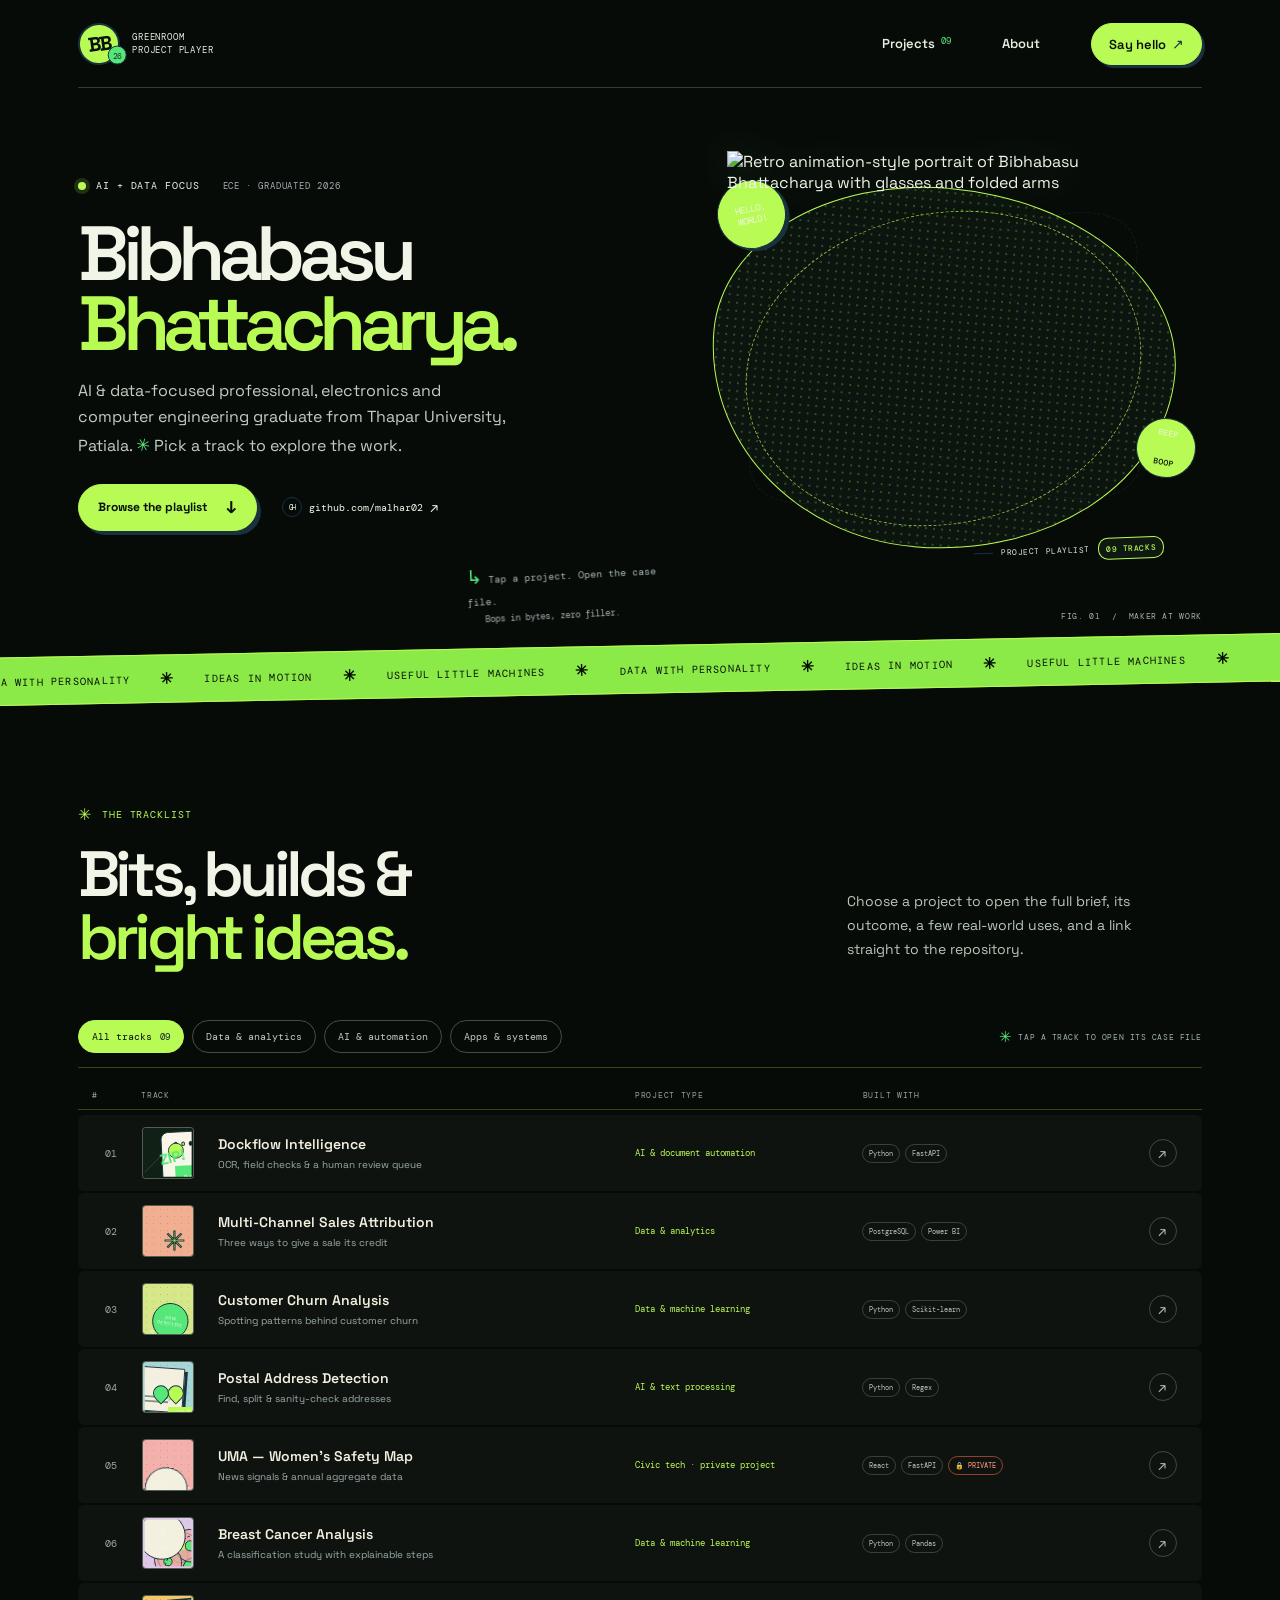
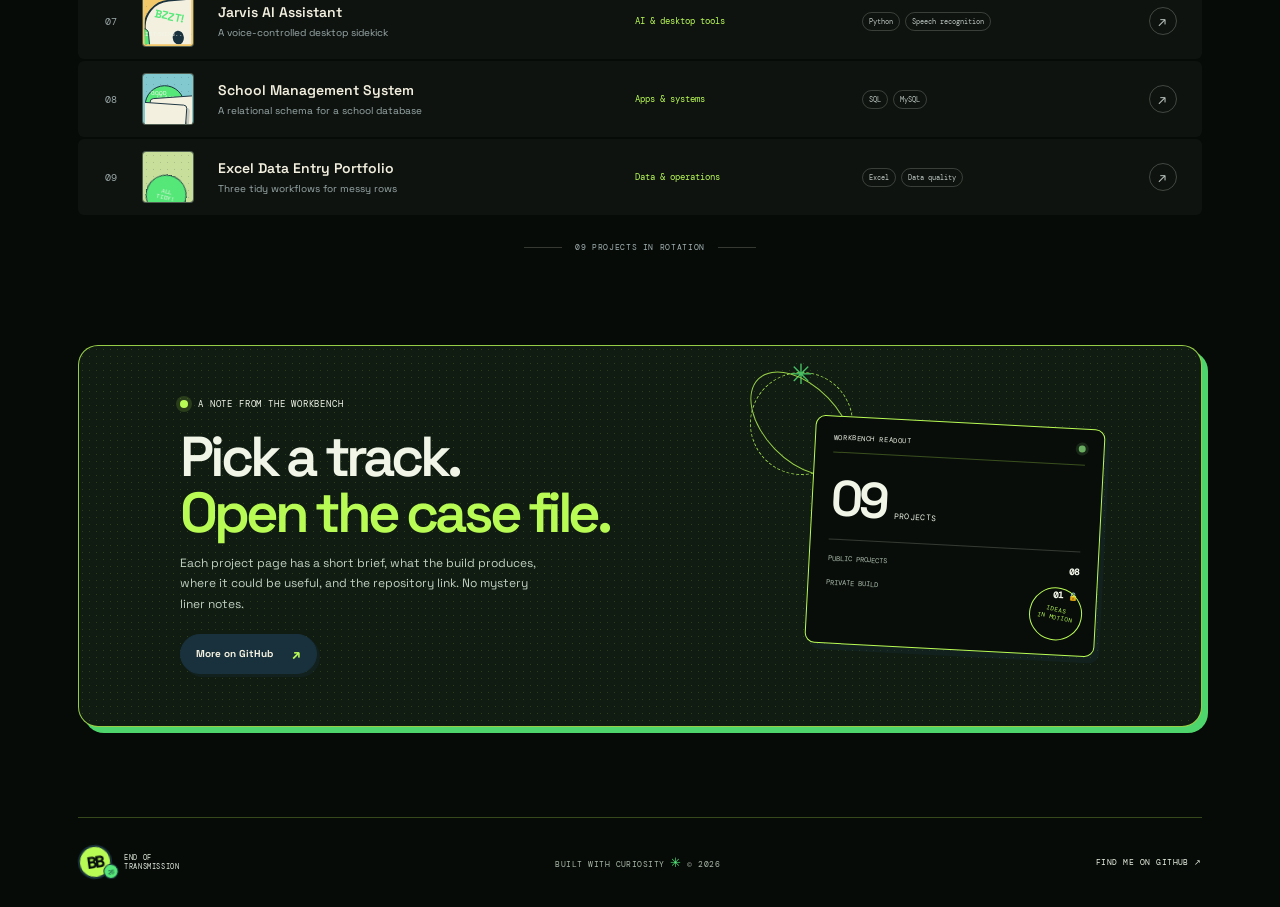
==== index.html @ 01f69dcf "Add retro playlist portfolio site" ====
<!doctype html>
<html lang="en">
  <head>
    <meta charset="utf-8" />
    <meta name="viewport" content="width=device-width, initial-scale=1" />
    <meta name="theme-color" content="#080b08" />
    <meta name="description" content="Bibhabasu Bhattacharya — AI and data-focused professional, Electronics and Computer Engineering graduate from Thapar University, Patiala, class of 2026." />
    <title>Bibhabasu Bhattacharya — Greenroom / Project Playlist</title>
    <link rel="preconnect" href="https://fonts.googleapis.com" />
    <link rel="preconnect" href="https://fonts.gstatic.com" crossorigin />
    <link href="https://fonts.googleapis.com/css2?family=DM+Mono:wght@400;500&family=Space+Grotesk:wght@400;500;600;700&display=swap" rel="stylesheet" />
    <link rel="stylesheet" href="styles.css" />
    <script src="app.js" defer></script>
  </head>
  <body>
    <div class="site-shell">
      <header class="topbar">
        <a class="brand" href="#top" aria-label="Bibhabasu Bhattacharya, back to top">
          <span class="brand-mark">BB<span>26</span></span>
          <span class="brand-caption">GREENROOM<br />PROJECT PLAYER</span>
        </a>
        <nav class="main-nav" aria-label="Main navigation">
          <a href="#projects">Projects <span>09</span></a>
          <a href="#about">About</a>
          <a class="nav-contact" href="https://github.com/malhar02" target="_blank" rel="noreferrer">Say hello <span aria-hidden="true">↗</span></a>
        </nav>
      </header>

      <main id="top">
        <section class="hero" aria-labelledby="hero-title">
          <div class="hero-copy">
          <div class="eyebrow"><span class="live-dot"></span> AI + DATA FOCUS <span class="eyebrow-year">ECE · GRADUATED 2026</span></div>
            <h1 id="hero-title">Bibhabasu<br /><em>Bhattacharya.</em></h1>
            <p class="hero-intro">AI &amp; data-focused professional, electronics and computer engineering graduate from Thapar University, Patiala. <span class="wave" aria-hidden="true">✳</span> Pick a track to explore the work.</p>
            <div class="hero-actions">
              <a class="button button-primary" href="#projects">Browse the playlist <span aria-hidden="true">↓</span></a>
              <a class="text-link" href="https://github.com/malhar02" target="_blank" rel="noreferrer"><span class="github-mark" aria-hidden="true">GH</span> github.com/malhar02 <span aria-hidden="true">↗</span></a>
            </div>
            <div class="hero-note"><span class="note-arrow">↳</span> Tap a project. Open the case file.<br /><span class="note-small">Bops in bytes, zero filler.</span></div>
          </div>

          <div class="hero-art">
            <div class="art-sticker sticker-top">HELLO,<br />WORLD!</div>
            <div class="orbit orbit-one"></div><div class="orbit orbit-two"></div>
            <img class="hero-portrait" src="assets/bibhabasu-retro.png" alt="Retro animation-style portrait of Bibhabasu Bhattacharya with glasses and folded arms" />
            <div class="art-sticker sticker-side">BEEP<br /><span>BOOP</span></div>
            <div class="art-caption"><span class="caption-line"></span> PROJECT PLAYLIST <b>09 TRACKS</b></div>
          </div>
          <div class="hero-index" aria-hidden="true">FIG. 01&nbsp; / &nbsp;MAKER AT WORK</div>
        </section>

        <div class="ticker" aria-label="Data, ideas, experiments, and useful machines">
          <div class="ticker-track"><span>DATA WITH PERSONALITY</span><b>✳</b><span>IDEAS IN MOTION</span><b>✳</b><span>USEFUL LITTLE MACHINES</span><b>✳</b><span>DATA WITH PERSONALITY</span><b>✳</b><span>IDEAS IN MOTION</span><b>✳</b><span>USEFUL LITTLE MACHINES</span><b>✳</b></div>
        </div>

        <section class="projects-section" id="projects" aria-labelledby="projects-title">
          <div class="section-heading">
            <div>
              <div class="eyebrow section-eyebrow"><span class="eyebrow-mark">✳</span> THE TRACKLIST</div>
              <h2 id="projects-title">Bits, builds &amp;<br /><em>bright ideas.</em></h2>
            </div>
            <p class="section-intro">Choose a project to open the full brief, its outcome, a few real-world uses, and a link straight to the repository.</p>
          </div>

          <div class="project-controls">
            <div class="filters" role="group" aria-label="Filter projects">
              <button class="filter-chip is-active" type="button" data-filter="all" aria-pressed="true">All tracks <span>09</span></button>
              <button class="filter-chip" type="button" data-filter="data" aria-pressed="false">Data &amp; analytics</button>
              <button class="filter-chip" type="button" data-filter="ai" aria-pressed="false">AI &amp; automation</button>
              <button class="filter-chip" type="button" data-filter="apps" aria-pressed="false">Apps &amp; systems</button>
            </div>
            <div class="shelf-note"><span class="tiny-sun">✳</span> TAP A TRACK TO OPEN ITS CASE FILE</div>
          </div>
          <div class="playlist-columns" aria-hidden="true"><span>#</span><span>TRACK</span><span>PROJECT TYPE</span><span>BUILT WITH</span><span></span></div>

          <div class="project-grid" id="project-grid" aria-live="polite"></div>
          <div class="empty-state" id="empty-state" hidden>No projects in this corner of the workshop yet.</div>
          <div class="project-count"><span class="count-line"></span><span id="visible-count">09 PROJECTS IN ROTATION</span><span class="count-line"></span></div>
        </section>

        <section class="about-strip" id="about" aria-labelledby="about-title">
          <div class="about-doodle" aria-hidden="true"><span class="doodle-sun">✳</span><span class="doodle-orbit"></span><span class="doodle-dot">●</span></div>
          <div class="about-copy">
            <div class="eyebrow"><span class="live-dot"></span> A NOTE FROM THE WORKBENCH</div>
            <h2 id="about-title">Pick a track.<br /><em>Open the case file.</em></h2>
            <p>Each project page has a short brief, what the build produces, where it could be useful, and the repository link. No mystery liner notes.</p>
            <a class="button button-dark" href="https://github.com/malhar02" target="_blank" rel="noreferrer">More on GitHub <span aria-hidden="true">↗</span></a>
          </div>
          <div class="about-card">
            <div class="about-card-top"><span>WORKBENCH READOUT</span><span class="readout-light"></span></div>
            <div class="readout-number">09<span>PROJECTS</span></div>
            <div class="readout-divider"></div>
            <div class="readout-row"><span>PUBLIC PROJECTS</span><b>08</b></div>
            <div class="readout-row"><span>PRIVATE BUILD</span><b>01 <i>🔒</i></b></div>
            <div class="readout-stamp">IDEAS<br />IN MOTION</div>
          </div>
        </section>
        <section class="detail-page" id="detail-page" hidden aria-live="polite" aria-label="Project details"><div id="detail-content"></div></section>
      </main>

      <footer class="footer">
        <a class="brand footer-brand" href="#top"><span class="brand-mark">BB<span>26</span></span><span class="brand-caption">END OF<br />TRANSMISSION</span></a>
        <span>BUILT WITH CURIOSITY <span class="footer-star">✳</span> © <span id="year">2026</span></span>
        <a class="footer-link" href="https://github.com/malhar02" target="_blank" rel="noreferrer">FIND ME ON GITHUB ↗</a>
      </footer>
    </div>
  </body>
</html>
---- styles.css ----
:root {
  color-scheme: light;
  --paper: #f4f0df;
  --paper-deep: #e8e2cc;
  --ink: #18313d;
  --muted: #647179;
  --coral: #f26248;
  --blue: #7ccbd2;
  --lime: #d1ed76;
  --pink: #f2a8a4;
  --line: rgba(24, 49, 61, .22);
  --display: "Space Grotesk", "Arial Rounded MT Bold", system-ui, sans-serif;
  --mono: "DM Mono", ui-monospace, "Courier New", monospace;
}

* { box-sizing: border-box; }
html { scroll-behavior: smooth; }
body { margin: 0; background: var(--paper); color: var(--ink); font-family: var(--display); }
body::before { position: fixed; inset: 0; z-index: -1; pointer-events: none; content: ""; opacity: .26; background-image: radial-gradient(rgba(24,49,61,.14) .55px, transparent .7px); background-size: 5px 5px; }
a { color: inherit; text-decoration: none; }
button { font: inherit; }
::selection { color: var(--ink); background: var(--lime); }
.site-shell { width: min(1440px, 100%); margin: 0 auto; padding: 0 6.1%; overflow: hidden; }
.topbar { height: 88px; display: flex; align-items: center; justify-content: space-between; border-bottom: 1px solid var(--line); }
.brand { display: flex; align-items: center; gap: 12px; }
.brand-mark { position: relative; display: grid; place-items: center; width: 42px; height: 42px; border: 2px solid var(--ink); border-radius: 50%; background: var(--lime); font-size: 20px; font-weight: 700; letter-spacing: -2px; transform: rotate(-8deg); }
.brand-mark span { position: absolute; right: -7px; bottom: -4px; width: 19px; height: 19px; border: 1.5px solid var(--ink); border-radius: 50%; display: grid; place-items: center; background: var(--coral); color: var(--ink); font: 8px var(--mono); letter-spacing: -1px; transform: rotate(8deg); }
.brand-caption { font: 9px/1.35 var(--mono); letter-spacing: .09em; }
.main-nav { display: flex; align-items: center; gap: clamp(22px, 4vw, 56px); font-size: 13px; font-weight: 600; }
.main-nav a { transition: opacity .2s ease; }
.main-nav a:hover { opacity: .64; }
.main-nav a span { margin-left: 3px; color: var(--coral); font: 9px var(--mono); vertical-align: top; }
.main-nav .nav-contact { padding: 11px 17px; border: 1.5px solid var(--ink); border-radius: 50px; background: var(--lime); box-shadow: 3px 3px 0 var(--ink); }
.main-nav .nav-contact span { color: var(--ink); font-size: 14px; vertical-align: baseline; }

.hero { position: relative; min-height: 558px; display: grid; grid-template-columns: 1.05fr .95fr; align-items: center; padding: 54px 0 73px; }
.hero-copy { position: relative; z-index: 2; padding: 0 0 5px; }
.eyebrow { display: flex; align-items: center; gap: 10px; font: 10px var(--mono); letter-spacing: .09em; }
.live-dot { width: 8px; height: 8px; border-radius: 50%; background: var(--coral); box-shadow: 0 0 0 4px rgba(242,98,72,.15); }
.eyebrow-year { margin-left: 13px; color: var(--muted); font-size: 9px; }
h1, h2, h3, p { margin-top: 0; }
.hero h1 { margin: 27px 0 19px; font-size: clamp(56px, 7.2vw, 100px); line-height: .91; letter-spacing: -.085em; font-weight: 600; }
.hero h1 em, .section-heading h2 em, .about-copy h2 em { color: var(--coral); font-style: normal; }
.hero-intro { width: min(435px, 90%); margin-bottom: 25px; color: #425660; font-size: 16px; line-height: 1.65; }
.hero-intro strong { color: var(--ink); }
.wave { display: inline-block; color: var(--coral); font-size: 17px; transform: rotate(14deg); }
.hero-actions { display: flex; align-items: center; flex-wrap: wrap; gap: 25px; }
.button { display: inline-flex; align-items: center; gap: 19px; min-height: 47px; padding: 0 19px; border: 1.5px solid var(--ink); border-radius: 28px; font-size: 12px; font-weight: 700; transition: transform .2s ease, box-shadow .2s ease; }
.button:hover { transform: translate(2px, 2px); box-shadow: none; }
.button-primary { background: var(--coral); box-shadow: 4px 4px 0 var(--ink); }
.button-primary span { font-size: 17px; }
.text-link { display: inline-flex; align-items: center; gap: 7px; font: 10px var(--mono); }
.text-link > span:last-child { font: 14px var(--display); }
.github-mark { display: inline-grid; place-items: center; width: 20px; height: 20px; border: 1px solid var(--ink); border-radius: 50%; font-size: 7px; letter-spacing: -.08em; }
.hero-note { position: absolute; left: min(66%, 435px); bottom: -88px; color: var(--muted); font: 10px/1.7 var(--mono); transform: rotate(-3deg); }
.note-arrow { color: var(--coral); font-size: 19px; }
.note-small { padding-left: 17px; font-size: 9px; }
.hero-art { position: relative; height: 415px; min-width: 0; display: grid; place-items: center; margin: 1px -5% 0 1%; isolation: isolate; }
.hero-art::before { position: absolute; inset: 9% 7% 4%; z-index: -2; content: ""; border: 1.5px solid var(--ink); border-radius: 48% 52% 53% 47% / 45% 46% 54% 55%; background-color: var(--blue); background-image: radial-gradient(rgba(24,49,61,.17) .8px, transparent 1px); background-size: 8px 8px; transform: rotate(5deg); }
.hero-art::after { position: absolute; inset: 15% 13% 10%; z-index: -1; content: ""; border: 1px dashed rgba(24,49,61,.38); border-radius: 50%; transform: rotate(-12deg); }
.hero-bot { width: min(84%, 360px); height: auto; overflow: visible; filter: drop-shadow(7px 8px 0 rgba(24,49,61,.13)); animation: bot-float 4s ease-in-out infinite; }
.bot-shadow { fill: rgba(24,49,61,.16); }
.antenna, .ear, .arm, .bot-foot { fill: var(--coral); stroke: var(--ink); stroke-width: 4; stroke-linecap: round; stroke-linejoin: round; }
.antenna-cap { fill: var(--lime); stroke: var(--ink); stroke-width: 4; }
.bot-body { fill: #f4f0df; stroke: var(--ink); stroke-width: 5; stroke-linejoin: round; }
.screen { fill: var(--lime); stroke: var(--ink); stroke-width: 4; }
.eye { fill: var(--ink); }
.smile, .cheek { fill: none; stroke: var(--ink); stroke-width: 4; stroke-linecap: round; }
.cheek { stroke: var(--coral); stroke-width: 5; }
.chest-panel { fill: var(--blue); stroke: var(--ink); stroke-width: 3; }
.chest-light { stroke: var(--ink); stroke-width: 2; }.light-pink { fill: var(--pink); }.light-blue { fill: var(--coral); }.light-lime { fill: var(--lime); }
.chest-line { stroke: var(--ink); stroke-width: 3; stroke-linecap: round; }.spark { fill: var(--lime); stroke: var(--ink); stroke-width: 3; stroke-linejoin: round; }.tiny-spark { fill: var(--coral); stroke: var(--ink); stroke-width: 2; }
.art-sticker { position: absolute; display: grid; place-items: center; border: 1.5px solid var(--ink); border-radius: 50%; text-align: center; font: 9px/1.15 var(--mono); }
.sticker-top { top: 7%; left: 8%; width: 69px; height: 69px; background: var(--coral); transform: rotate(-13deg); box-shadow: 3px 3px 0 var(--ink); }
.sticker-side { right: 3%; bottom: 21%; width: 60px; height: 60px; background: var(--lime); font-size: 8px; transform: rotate(10deg); }
.sticker-side span { color: var(--coral); font-weight: 500; }
.orbit { position: absolute; z-index: -1; width: 84%; height: 42%; border: 1px dashed var(--ink); border-radius: 50%; opacity: .5; }
.orbit-one { transform: rotate(32deg); }.orbit-two { transform: rotate(-34deg); }
.art-caption { position: absolute; right: 9%; bottom: 1%; display: flex; align-items: center; gap: 8px; font: 8px var(--mono); letter-spacing: .07em; transform: rotate(-2deg); }
.art-caption b { padding: 5px 7px; border: 1px solid var(--ink); border-radius: 10px; background: var(--paper); font-weight: 500; }
.caption-line { width: 19px; height: 1px; background: var(--ink); }
.hero-index { position: absolute; right: 0; bottom: 25px; color: var(--muted); font: 8px var(--mono); letter-spacing: .08em; }

.ticker { position: relative; margin: 0 -7.1%; overflow: hidden; border-top: 1.5px solid var(--ink); border-bottom: 1.5px solid var(--ink); background: var(--lime); transform: rotate(-1.1deg) scale(1.03); }
.ticker-track { width: max-content; display: flex; align-items: center; gap: 29px; padding: 13px 0 12px; animation: marquee 32s linear infinite; font: 10px var(--mono); letter-spacing: .1em; }
.ticker-track b { color: var(--coral); font-size: 15px; }
.projects-section { padding: 122px 0 81px; }
.section-heading { display: flex; align-items: flex-end; justify-content: space-between; gap: 40px; margin-bottom: 52px; }
.section-eyebrow { color: var(--coral); }
.eyebrow-mark { font-size: 16px; }
.section-heading h2, .about-copy h2 { margin: 18px 0 0; font-size: clamp(42px, 5vw, 67px); line-height: .98; letter-spacing: -.075em; font-weight: 600; }
.section-intro { width: min(310px, 38%); margin: 0 4% 7px 0; color: #52636a; font-size: 14px; line-height: 1.7; }
.project-controls { display: flex; justify-content: space-between; align-items: center; gap: 20px; margin-bottom: 22px; padding-bottom: 14px; border-bottom: 1px solid var(--line); }
.filters { display: flex; align-items: center; gap: 8px; flex-wrap: wrap; }
.filter-chip { display: inline-flex; align-items: center; gap: 8px; padding: 9px 13px; border: 1px solid var(--line); border-radius: 30px; background: transparent; color: #52636a; cursor: pointer; font: 10px var(--mono); transition: color .2s ease, background .2s ease, border .2s ease, transform .2s ease; }
.filter-chip:hover { transform: translateY(-2px); border-color: var(--ink); color: var(--ink); }
.filter-chip.is-active { border-color: var(--ink); background: var(--ink); color: var(--paper); }
.filter-chip span { color: var(--lime); font-size: 9px; }
.shelf-note { display: flex; align-items: center; gap: 6px; color: var(--muted); white-space: nowrap; font: 8px var(--mono); letter-spacing: .07em; }
.tiny-sun { color: var(--coral); font-size: 15px; }
.project-grid { display: grid; grid-template-columns: repeat(3, minmax(0, 1fr)); gap: 17px; align-items: stretch; }
.project-card { min-width: 0; animation: card-in .38s both; animation-delay: calc(var(--card-order) * 35ms); }
.project-card-featured { grid-column: span 2; }
.card-link { height: 100%; min-height: 100%; display: flex; flex-direction: column; overflow: hidden; border: 1.5px solid var(--ink); border-radius: 15px; background: #fbf8eb; box-shadow: 4px 4px 0 var(--ink); transition: transform .22s ease, box-shadow .22s ease; }
.card-link:hover { transform: translate(3px, 3px) rotate(-.35deg); box-shadow: 1px 1px 0 var(--ink); }
.card-link:focus-visible, .button:focus-visible, .filter-chip:focus-visible, a:focus-visible { outline: 3px solid var(--coral); outline-offset: 4px; }
.card-art { position: relative; height: 195px; flex: 0 0 195px; overflow: hidden; border-bottom: 1.5px solid var(--ink); background-color: var(--blue); background-image: radial-gradient(rgba(24,49,61,.18) .75px, transparent .9px); background-size: 7px 7px; }
.project-card-featured .card-art { height: 231px; flex-basis: 231px; }
.art-attribution { background-color: #f1ae91; }.art-churn { background-color: #d6e78a; }.art-address { background-color: #a7d6d7; }.art-uma { background-color: #f4b0ab; }.art-cancer { background-color: #dfc7e8; }.art-jarvis { background-color: #f3c86b; }.art-school { background-color: #82c9cf; }.art-excel { background-color: #c7df9b; }
.card-stamp { position: absolute; z-index: 3; top: 12px; left: 12px; padding: 6px 8px 5px; border: 1px solid var(--ink); border-radius: 2px; background: var(--paper); font: 7px var(--mono); letter-spacing: .08em; transform: rotate(-3deg); }
.access-badge { position: absolute; z-index: 4; top: 12px; right: 12px; display: flex; gap: 5px; align-items: center; padding: 6px 8px; border: 1px solid var(--ink); border-radius: 2px; background: var(--coral); font: 7px var(--mono); letter-spacing: .06em; }
.access-badge span { font-size: 8px; }
.card-copy { display: flex; flex: 1; flex-direction: column; padding: 16px 17px 17px; }
.card-kicker { display: flex; justify-content: space-between; align-items: center; color: #738086; font: 8px var(--mono); letter-spacing: .08em; }
.card-arrow { display: grid; place-items: center; width: 24px; height: 24px; margin-top: -7px; border: 1px solid var(--line); border-radius: 50%; color: var(--ink); font: 14px var(--display); transition: transform .2s ease, background .2s ease; }
.card-link:hover .card-arrow { transform: rotate(45deg); background: var(--lime); }
.card-copy h3 { max-width: 93%; margin: 12px 0 8px; font-size: 20px; line-height: 1.04; letter-spacing: -.05em; font-weight: 600; }
.project-card-featured .card-copy h3 { font-size: 24px; }
.card-copy p { max-width: 460px; margin-bottom: 15px; color: #58676c; font-size: 11px; line-height: 1.55; }
.tag-list { display: flex; gap: 5px; flex-wrap: wrap; margin-top: auto; }
.tag { padding: 5px 7px 4px; border: 1px solid rgba(24,49,61,.23); border-radius: 20px; color: #46575d; font: 7px var(--mono); letter-spacing: .01em; }
.project-card-featured .card-link { flex-direction: row; }
.project-card-featured .card-art { width: 52%; height: auto; flex-basis: 52%; border-right: 1.5px solid var(--ink); border-bottom: 0; }
.project-card-featured .card-copy { justify-content: center; padding: 25px 25px 23px; }
.project-card-featured .card-copy p { font-size: 12px; }

/* Tiny code-drawn cover illustrations */
.art-board { position: absolute; inset: 0; overflow: hidden; }
.dock-board { display: grid; place-items: center; background: linear-gradient(135deg, transparent 45%, rgba(255,255,255,.14) 45% 46%, transparent 46%); }
.mini-window { width: 73%; padding: 0 13px 12px; border: 1.5px solid var(--ink); border-radius: 8px; background: #f9f6e9; box-shadow: 5px 5px 0 rgba(24,49,61,.2); transform: rotate(-3deg); }
.window-top { display: flex; align-items: center; gap: 4px; height: 25px; border-bottom: 1px solid var(--line); color: #617079; font: 6px var(--mono); }
.window-top i { width: 5px; height: 5px; border: 1px solid var(--ink); border-radius: 50%; background: var(--coral); }.window-top i:nth-child(2) { background: var(--lime); }.window-top i:nth-child(3) { background: var(--blue); }.window-top span { margin-left: 6px; }
.paper-row { display: grid; grid-template-columns: 33px 1fr 29px; align-items: center; gap: 8px; margin: 11px 0 8px; font: 7px var(--mono); }.paper-row b { display: grid; place-items: center; height: 28px; background: var(--coral); font-size: 8px; }.paper-row strong { padding: 5px 3px; border-radius: 10px; background: var(--lime); text-align: center; font-size: 7px; }
.paper-lines { display: grid; gap: 5px; padding: 0 41px 0 42px; }.paper-lines i { height: 3px; border-radius: 3px; background: #c4c9bd; }.paper-lines i:nth-child(2) { width: 73%; }.paper-lines i:nth-child(3) { width: 86%; }
.mini-status { display: flex; justify-content: space-between; margin: 12px 1px 0; font: 6px var(--mono); }.mini-status span:first-child { color: #41856f; }.mini-status span:last-child { color: #bb6048; }
.art-orbit-dot { position: absolute; right: 16%; top: 28%; width: 17px; height: 17px; border: 1px solid var(--ink); border-radius: 50%; background: var(--lime); }.art-scribble { position: absolute; right: 13%; bottom: 20%; color: var(--coral); font-size: 16px; font-weight: 700; transform: rotate(-14deg); }
.attr-board { padding: 48px 9% 24px; }.art-label { font: 9px var(--mono); letter-spacing: .08em; }.path-line { display: flex; align-items: center; gap: 7px; margin: 16px 0 19px; }.path-line i { display: grid; place-items: center; width: 32px; height: 32px; border: 1.5px solid var(--ink); border-radius: 50%; background: var(--paper); font: 7px var(--mono); font-style: normal; }.path-line i:last-child { background: var(--lime); }.path-line b { width: 29px; height: 1px; border-top: 1px dashed var(--ink); }
.bar-chart { height: 54px; display: flex; align-items: flex-end; gap: 7px; padding: 0 3px; border-bottom: 1px solid var(--ink); }.bar-chart i { width: 14%; height: var(--bar); border: 1px solid var(--ink); border-bottom: 0; border-radius: 4px 4px 0 0; background: var(--coral); }.bar-chart i:nth-child(2n) { background: var(--lime); }.chart-note { display: inline-block; margin-top: 8px; font: 6px var(--mono); }.art-spark { position: absolute; top: 24%; right: 12%; color: var(--lime); font-size: 28px; -webkit-text-stroke: 1px var(--ink); }
.churn-board { padding: 45px 12% 20px; }.chart-head, .chart-foot { display: flex; justify-content: space-between; align-items: center; font: 8px var(--mono); }.chart-head b { color: #5d883e; font: 17px var(--display); }.line-chart { margin: 16px 0 7px; border-bottom: 1px solid var(--ink); }.line-chart svg { display: block; width: 100%; overflow: visible; }.line-chart path:first-child { fill: none; stroke: var(--ink); stroke-width: 3; }.line-chart .chart-fill { fill: rgba(242,98,72,.22); stroke: none; }.chart-foot { color: #4b5d61; font-size: 6px; }.chart-foot b { color: var(--coral); }.art-sticker-mini { position: absolute; top: 27%; right: 7%; display: grid; place-items: center; width: 39px; height: 39px; border: 1px solid var(--ink); border-radius: 50%; background: var(--coral); text-align: center; font: 5px/1.1 var(--mono); transform: rotate(10deg); }
.address-board { padding: 43px 12% 18px; }.address-head { font: 7px var(--mono); letter-spacing: .1em; line-height: 1.4; }.address-head b { font-size: 15px; letter-spacing: -.02em; }.pin-route { position: absolute; top: 38%; left: 17%; width: 66%; display: flex; align-items: center; }.pin-route i { flex: 1; height: 2px; border-top: 2px dashed var(--ink); transform: rotate(-8deg); }.pin { position: relative; z-index: 1; width: 17px; height: 17px; border: 1.5px solid var(--ink); border-radius: 50% 50% 50% 0; background: var(--coral); transform: rotate(-45deg); }.pin-two { background: var(--lime); }.address-slip { position: absolute; bottom: 17%; right: 16%; width: 61px; height: 48px; padding: 6px; border: 1px solid var(--ink); background: var(--paper); box-shadow: 3px 3px 0 var(--ink); transform: rotate(4deg); }.address-slip span { font: 11px var(--mono); }.address-slip i { display: block; width: 80%; height: 2px; margin-top: 3px; background: #84928c; }.address-slip b { position: absolute; right: -14px; bottom: -7px; padding: 3px; background: var(--lime); font: 5px var(--mono); transform: rotate(-5deg); }.address-glint { position: absolute; top: 30%; right: 16%; color: var(--coral); font-size: 24px; }
.uma-board { padding: 45px 13% 17px; }.uma-title { display: flex; align-items: center; justify-content: space-between; font-size: 14px; font-weight: 700; }.uma-title span { font: 6px var(--mono); letter-spacing: .05em; }.tile-map { width: 114px; height: 82px; display: grid; grid-template-columns: repeat(6,1fr); gap: 3px; margin: 12px auto 8px; transform: rotate(-5deg); }.tile-map i { border: 1px solid var(--ink); border-radius: 4px; background: var(--lime); transform: rotate(45deg) scale(.81); }.tile-map i:nth-child(3n) { background: var(--coral); }.tile-map i:nth-child(4n) { background: var(--blue); }.tile-map i:nth-child(1),.tile-map i:nth-child(2),.tile-map i:nth-child(5),.tile-map i:nth-child(8),.tile-map i:nth-child(14),.tile-map i:nth-child(18) { opacity: 0; }.uma-foot { display: flex; justify-content: space-between; font: 5px var(--mono); }.lock-stamp { position: absolute; right: 9%; top: 43%; display: grid; place-items: center; width: 46px; height: 46px; border: 1px solid var(--ink); border-radius: 50%; background: var(--paper); text-align: center; font: 6px/1.2 var(--mono); transform: rotate(12deg); }
.cancer-board { background-image: radial-gradient(rgba(24,49,61,.12) .7px, transparent .8px), radial-gradient(ellipse at 55% 55%, rgba(242,168,164,.38), transparent 58%); }.cell-cell { position: absolute; width: 50px; height: 50px; border: 1.5px solid var(--ink); border-radius: 48% 52% 42% 58%; background: rgba(242,168,164,.65); }.cell-cell::after { position: absolute; inset: 15px; content: ""; border: 1px solid var(--ink); border-radius: 50%; background: var(--coral); }.cell-a { left: 25%; top: 26%; transform: rotate(-18deg); }.cell-b { left: 47%; top: 47%; width: 61px; height: 61px; transform: rotate(27deg); }.cell-c { left: 61%; top: 19%; width: 36px; height: 36px; }.cell-c::after { inset: 11px; }.cell-d { left: 20%; top: 59%; width: 30px; height: 30px; }.cell-d::after { inset: 9px; }.scan-ring { position: absolute; top: 23%; left: 40%; width: 100px; height: 100px; border: 1px dashed var(--ink); border-radius: 50%; }.scan-label { position: absolute; top: 15%; right: 14%; padding: 4px; background: var(--lime); font: 6px var(--mono); }.scan-badge { position: absolute; right: 12%; bottom: 14%; width: 51px; height: 51px; display: grid; place-content: center; border: 1px solid var(--ink); border-radius: 50%; background: var(--paper); text-align: center; font: 5px/1.1 var(--mono); transform: rotate(7deg); }.scan-badge b { font-size: 13px; }
.jarvis-board { display: grid; place-items: center; }.robot-head { position: relative; width: 103px; height: 83px; display: flex; justify-content: center; align-items: center; gap: 20px; border: 2px solid var(--ink); border-radius: 29px 29px 22px 22px; background: var(--paper); box-shadow: 5px 6px 0 rgba(24,49,61,.18); transform: rotate(-5deg); }.robot-head::before { position: absolute; top: -14px; left: 50%; width: 2px; height: 14px; content: ""; background: var(--ink); }.robot-head::after { position: absolute; top: -19px; left: calc(50% - 4px); width: 9px; height: 9px; content: ""; border: 1px solid var(--ink); border-radius: 50%; background: var(--coral); }.bot-eye { width: 12px; height: 15px; border-radius: 50%; background: var(--ink); }.bot-mouth { position: absolute; bottom: 16px; left: calc(50% - 11px); width: 22px; height: 8px; border-bottom: 2px solid var(--ink); border-radius: 50%; }.bot-ear { position: absolute; left: -9px; top: 26px; width: 12px; height: 29px; border: 1.5px solid var(--ink); border-radius: 7px; background: var(--coral); }.bot-ear.right { left: auto; right: -9px; background: var(--blue); }.voice-wave { display: flex; align-items: center; gap: 3px; height: 23px; margin-top: 9px; }.voice-wave i { width: 3px; height: 7px; border-radius: 5px; background: var(--ink); }.voice-wave i:nth-child(2n) { height: 14px; background: var(--coral); }.voice-wave i:nth-child(3n) { height: 20px; }.jarvis-label { position: absolute; bottom: 15%; font: 6px var(--mono); }.jarvis-label b { padding-left: 5px; color: #62a867; }.jarvis-zap { position: absolute; top: 24%; right: 14%; color: var(--coral); font-size: 12px; font-weight: 700; transform: rotate(12deg); }
.school-board { padding: 44px 12% 12px; }.school-badge { position: absolute; top: 18%; right: 14%; display: grid; place-content: center; width: 43px; height: 43px; border: 1px solid var(--ink); border-radius: 50%; background: var(--coral); text-align: center; font: 6px var(--mono); transform: rotate(10deg); }.school-badge b { font: 14px var(--display); }.schema-box { position: absolute; z-index: 2; width: 88px; padding: 7px; border: 1px solid var(--ink); border-radius: 4px; background: var(--paper); box-shadow: 3px 3px 0 rgba(24,49,61,.2); }.schema-box span { display: block; margin-bottom: 5px; font: 7px var(--mono); font-weight: 500; }.schema-box i { display: block; padding: 3px 0; border-top: 1px solid var(--line); color: #52636a; font: 5px var(--mono); font-style: normal; }.box-students { top: 37%; left: 13%; transform: rotate(-4deg); }.box-classes { top: 50%; right: 13%; transform: rotate(4deg); }.schema-link { position: absolute; top: 58%; left: 35%; width: 35%; border-top: 2px dashed var(--ink); transform: rotate(12deg); }.school-foot { position: absolute; bottom: 11%; left: 13%; font: 6px/1.5 var(--mono); letter-spacing: .05em; }
.excel-board { padding: 46px 12% 18px; }.sheet-title { margin-bottom: 7px; font: 6px var(--mono); }.sheet-title span { margin-right: 5px; color: #458759; font-weight: 700; }.sheet-grid { display: grid; grid-template-columns: 20px repeat(3,1fr); border-top: 1px solid var(--ink); border-left: 1px solid var(--ink); }.sheet-grid > * { min-height: 20px; display: grid; place-items: center; border-right: 1px solid var(--ink); border-bottom: 1px solid var(--ink); background: rgba(255,255,255,.64); color: #68766c; font: 6px var(--mono); font-style: normal; }.sheet-grid > span { background: #dae6c6; }.sheet-grid > i:nth-child(4n+2),.sheet-grid > i:nth-child(4n+3) { color: #39764a; }.sheet-grid > i:nth-child(4n+4) { color: var(--coral); }.excel-sticker { position: absolute; top: 35%; right: 11%; display: grid; place-content: center; width: 44px; height: 44px; border: 1px solid var(--ink); border-radius: 50%; background: var(--coral); text-align: center; font: 6px/1.1 var(--mono); transform: rotate(13deg); }

.project-count { display: flex; align-items: center; justify-content: center; gap: 13px; margin-top: 27px; color: var(--muted); font: 8px var(--mono); letter-spacing: .08em; }.count-line { width: 38px; height: 1px; background: var(--line); }
.empty-state { padding: 40px; text-align: center; color: var(--muted); font: 12px var(--mono); }
.about-strip { position: relative; min-height: 375px; display: grid; grid-template-columns: 1fr 290px; align-items: center; gap: 10%; margin: 12px 0 90px; padding: 52px 9%; border: 1.5px solid var(--ink); border-radius: 20px; background: var(--blue); background-image: radial-gradient(rgba(24,49,61,.14) .75px, transparent .9px); background-size: 7px 7px; box-shadow: 6px 6px 0 var(--ink); }
.about-copy { position: relative; z-index: 1; }.about-copy .eyebrow { font-size: 9px; }.about-copy h2 { margin: 19px 0 13px; font-size: clamp(40px, 4.4vw, 57px); }.about-copy p { max-width: 370px; margin-bottom: 20px; color: #40575e; font-size: 12px; line-height: 1.7; }.button-dark { min-height: 40px; padding: 0 15px; background: var(--ink); color: var(--paper); box-shadow: 3px 3px 0 rgba(24,49,61,.28); font-size: 10px; }.button-dark:hover { box-shadow: none; }.button-dark span { color: var(--lime); font-size: 14px; }
.about-card { position: relative; width: 100%; min-height: 228px; padding: 16px 18px; border: 1.5px solid var(--ink); border-radius: 10px; background: var(--paper); box-shadow: 5px 6px 0 rgba(24,49,61,.28); transform: rotate(3deg); }.about-card-top { display: flex; justify-content: space-between; padding-bottom: 10px; border-bottom: 1px solid var(--line); font: 7px var(--mono); letter-spacing: .08em; }.readout-light { width: 7px; height: 7px; border-radius: 50%; background: #69ad61; box-shadow: 0 0 0 3px rgba(105,173,97,.16); }.readout-number { display: flex; align-items: baseline; gap: 9px; margin: 14px 0 3px; font-size: 50px; font-weight: 600; letter-spacing: -.08em; }.readout-number span { font: 8px var(--mono); letter-spacing: .04em; }.readout-divider { height: 1px; margin: 8px 0; background: var(--line); }.readout-row { display: flex; justify-content: space-between; padding: 6px 0; color: #5a6970; font: 7px var(--mono); }.readout-row b { color: var(--ink); font-size: 9px; }.readout-row i { font-size: 8px; font-style: normal; }.readout-stamp { position: absolute; right: 13px; bottom: 14px; display: grid; place-content: center; width: 53px; height: 53px; border: 1px solid var(--coral); border-radius: 50%; color: var(--coral); text-align: center; font: 6px/1.2 var(--mono); transform: rotate(9deg); }
.about-doodle { position: absolute; top: 26px; right: 31%; width: 103px; height: 103px; border: 1px dashed var(--ink); border-radius: 50%; opacity: .8; }.doodle-sun { position: absolute; top: -17px; left: 38px; color: var(--coral); font-size: 28px; }.doodle-orbit { position: absolute; inset: 13px -12px; border: 1px solid var(--ink); border-radius: 50%; transform: rotate(46deg); }.doodle-dot { position: absolute; right: 10px; bottom: 13px; color: var(--coral); font-size: 14px; }
.footer { min-height: 90px; display: flex; align-items: center; justify-content: space-between; gap: 20px; border-top: 1px solid var(--line); color: var(--muted); font: 8px var(--mono); letter-spacing: .06em; }.footer-brand .brand-mark { width: 34px; height: 34px; font-size: 16px; }.footer-brand .brand-mark span { width: 15px; height: 15px; font-size: 6px; }.footer-brand .brand-caption { font-size: 7px; }.footer-star { color: var(--coral); font-size: 13px; }.footer-link { color: var(--ink); }
.reduced-motion *, .reduced-motion *::before, .reduced-motion *::after { animation-duration: .01ms !important; animation-iteration-count: 1 !important; scroll-behavior: auto !important; }
@keyframes bot-float { 0%,100% { transform: translateY(0) rotate(-1deg); } 50% { transform: translateY(-7px) rotate(1deg); } }
@keyframes marquee { from { transform: translateX(0); } to { transform: translateX(-50%); } }
@keyframes card-in { from { opacity: 0; transform: translateY(10px); } to { opacity: 1; transform: translateY(0); } }

@media (max-width: 900px) {
  .site-shell { padding: 0 5%; }
  .hero { min-height: 490px; grid-template-columns: 1.1fr .9fr; }
  .hero h1 { font-size: clamp(54px, 8vw, 78px); }
  .hero-art { height: 360px; margin-right: -9%; }
  .project-grid { grid-template-columns: repeat(2, minmax(0, 1fr)); }
  .project-card-featured { grid-column: span 2; }
  .project-card-featured .card-art { min-height: 215px; }
  .about-strip { gap: 6%; padding: 45px 7%; }
}
@media (max-width: 620px) {
  .site-shell { padding: 0 21px; }
  .topbar { height: 72px; }.brand-mark { width: 37px; height: 37px; }.brand-caption { font-size: 8px; }
  .main-nav { gap: 15px; font-size: 11px; }.main-nav a:first-child span { display: none; }.main-nav .nav-contact { padding: 9px 12px; }
  .hero { min-height: auto; grid-template-columns: 1fr; padding: 49px 0 39px; }.hero-copy { padding-bottom: 0; }.eyebrow { font-size: 8px; }.eyebrow-year { margin-left: auto; font-size: 7px; }.hero h1 { margin: 22px 0 15px; font-size: clamp(56px, 16vw, 84px); }.hero-intro { width: min(410px, 100%); font-size: 14px; }.hero-actions { gap: 18px; }.button { min-height: 43px; padding: 0 15px; font-size: 11px; }.text-link { font-size: 9px; }.hero-note { display: none; }
  .hero-art { width: 100%; height: min(90vw, 370px); margin: 15px 0 0; }.hero-bot { width: min(82%, 320px); }.sticker-top { left: 4%; top: 5%; width: 58px; height: 58px; font-size: 8px; }.sticker-side { right: 2%; bottom: 14%; }.art-caption { right: 4%; bottom: 0; font-size: 6px; }.hero-index { bottom: 4px; right: 2px; font-size: 6px; }
  .ticker { margin: 4px -9% 0; }.ticker-track { padding: 11px 0; font-size: 8px; }
  .projects-section { padding: 85px 0 62px; }.section-heading { display: block; margin-bottom: 30px; }.section-heading h2, .about-copy h2 { font-size: 49px; }.section-intro { width: min(360px, 100%); margin: 19px 0 0; font-size: 12px; }.project-controls { align-items: flex-start; flex-direction: column; gap: 12px; }.filters { gap: 6px; }.filter-chip { padding: 8px 10px; font-size: 8px; }.shelf-note { margin-left: 2px; }.project-grid { grid-template-columns: 1fr; gap: 14px; }.project-card-featured { grid-column: auto; }.card-art { height: 188px; flex-basis: 188px; }.project-card-featured .card-link { flex-direction: column; }.project-card-featured .card-art { width: 100%; height: 188px; min-height: 188px; flex-basis: 188px; border-right: 0; border-bottom: 1.5px solid var(--ink); }.project-card-featured .card-copy { padding: 16px 17px 17px; }.project-card-featured .card-copy h3 { font-size: 21px; }.project-card-featured .card-copy p { font-size: 11px; }.card-copy { padding: 15px 16px 16px; }.card-copy h3 { font-size: 19px; }.card-copy p { font-size: 10px; }
  .about-strip { grid-template-columns: 1fr; gap: 28px; margin: 8px 0 63px; padding: 35px 25px; }.about-doodle { top: 35px; right: 19px; width: 65px; height: 65px; opacity: .56; }.doodle-sun { top: -13px; left: 23px; font-size: 22px; }.doodle-orbit { inset: 8px -8px; }.doodle-dot { right: 6px; bottom: 7px; font-size: 11px; }.about-copy { max-width: 390px; }.about-copy .eyebrow { max-width: 270px; font-size: 7px; }.about-copy h2 { font-size: 46px; }.about-copy p { max-width: 330px; font-size: 11px; }.about-card { width: min(285px, 88%); margin-left: auto; }
  .footer { min-height: 100px; flex-wrap: wrap; gap: 10px; padding: 17px 0; font-size: 7px; }.footer > span { order: 3; width: 100%; text-align: center; }.footer-link { font-size: 7px; }
}
@media (prefers-reduced-motion: reduce) { html { scroll-behavior: auto; } *, *::before, *::after { animation-duration: .01ms !important; animation-iteration-count: 1 !important; transition-duration: .01ms !important; } }

/* Playlist layout and project case files */
:root { --lime: #c8f36b; --muted: #a2b1b1; --line: rgba(233,239,221,.2); }
body { background: #142126; color: #f3f0df; }
body::before { opacity: .1; }
.site-shell { background: #142126; }
.topbar { border-color: var(--line); }
.brand-caption, .main-nav { color: #f3f0df; }
.main-nav .nav-contact { color: var(--ink); }
.hero h1, .section-heading h2 { color: #f3f0df; }
.hero-intro, .section-intro { color: #bac5bf; }
.hero-note, .hero-index { color: #a2b1b1; }
.hero-art { margin-right: -2%; }
.art-caption { color: var(--ink); }
.projects-section { padding-top: 111px; }
.section-heading h2 { font-size: clamp(43px, 5vw, 65px); }
.section-intro { max-width: 340px; }
.project-controls { border-color: var(--line); }
.filter-chip { border-color: rgba(233,239,221,.28); color: #c1cbc5; }
.filter-chip:hover { border-color: var(--lime); color: var(--lime); }
.filter-chip.is-active { border-color: var(--lime); background: var(--lime); color: #142126; }
.filter-chip span { color: #142126; }
.playlist-columns { display: grid; grid-template-columns: 35px 62px minmax(220px, 1.7fr) minmax(145px, .9fr) minmax(190px, 1.15fr) 38px; align-items: center; gap: 14px; padding: 0 14px 9px; border-bottom: 1px solid var(--line); color: #93a2a1; font: 8px var(--mono); letter-spacing: .09em; }
.playlist-columns span:nth-child(2) { grid-column: 2 / 4; }
.playlist-columns span:nth-child(3) { grid-column: 4; }
.playlist-columns span:nth-child(4) { grid-column: 5; }
.project-grid { display: flex; flex-direction: column; gap: 2px; padding-top: 5px; }
.playlist-row { position: relative; display: grid; grid-template-columns: 35px 62px minmax(220px, 1.7fr) minmax(145px, .9fr) minmax(190px, 1.15fr) 38px; align-items: center; gap: 14px; min-height: 76px; padding: 8px 14px; overflow: hidden; border: 1px solid transparent; border-radius: 6px; background: rgba(255,255,255,.035); transition: background .2s ease, border-color .2s ease, transform .2s ease; animation: card-in .35s both; }
.playlist-row:hover { z-index: 1; border-color: rgba(200,243,107,.28); background: #23363b; transform: translateX(3px); }
.track-number { color: #9aa9a8; text-align: center; font: 10px var(--mono); }
.track-cover { position: relative; display: block; width: 52px; height: 52px; overflow: hidden; border: 1px solid rgba(233,239,221,.3); border-radius: 4px; background-color: var(--blue); }
.track-cover .card-art { position: absolute; inset: 0; display: block; width: 100%; height: 100%; min-height: 0; flex: none; overflow: hidden; border: 0; background-size: 7px 7px; }
.track-cover .art-board { transform: scale(.93); transform-origin: center; }
.track-main { min-width: 0; display: flex; flex-direction: column; gap: 5px; }
.track-main strong { overflow: hidden; color: #f3f0df; font-size: 14px; font-weight: 600; text-overflow: ellipsis; white-space: nowrap; }
.track-main small { overflow: hidden; color: #99aaa9; font-size: 10px; text-overflow: ellipsis; white-space: nowrap; }
.track-kind { color: #c8f36b; font: 9px var(--mono); }
.track-tags { display: flex; gap: 5px; flex-wrap: wrap; }
.track-tags > span { padding: 4px 6px; border: 1px solid rgba(233,239,221,.2); border-radius: 20px; color: #bac5bf; font: 7px var(--mono); white-space: nowrap; }
.track-tags .track-private { border-color: rgba(242,98,72,.58); color: #ff9b84; }
.track-action { display: grid; place-items: center; width: 28px; height: 28px; border: 1px solid rgba(233,239,221,.23); border-radius: 50%; color: #b8c3bd; font-size: 14px; transition: color .2s ease, background .2s ease; }
.playlist-row:hover .track-action { border-color: var(--lime); background: var(--lime); color: #142126; }
.project-count { color: #a2b1b1; }
.count-line { background: var(--line); }
.empty-state { color: #c1cbc5; }
.about-strip { color: var(--ink); }
.footer { border-color: var(--line); color: #a2b1b1; }
.footer-link { color: #f3f0df; }

.detail-page { min-height: 76vh; padding: 45px 0 84px; }
.project-detail { width: min(1060px, 100%); margin: 0 auto; }
.detail-topline, .detail-bottom { display: flex; align-items: center; justify-content: space-between; gap: 18px; color: #98a9a7; font: 8px var(--mono); letter-spacing: .09em; }
.back-to-playlist { display: inline-flex; align-items: center; gap: 8px; color: #d9e0d5; font: 10px var(--mono); letter-spacing: .01em; }
.back-to-playlist:hover, .detail-github:hover { color: var(--lime); }
.back-to-playlist span { color: var(--lime); font-size: 16px; }
.detail-hero-row { display: grid; grid-template-columns: minmax(240px, 330px) 1fr; align-items: center; gap: clamp(28px, 6vw, 74px); margin: 39px 0 45px; }
.detail-cover-large { position: relative; width: 100%; aspect-ratio: 1 / .91; overflow: hidden; border: 1.5px solid rgba(243,240,223,.55); border-radius: 9px; background-color: var(--blue); box-shadow: 8px 8px 0 rgba(200,243,107,.77); }
.detail-cover-large .card-art { position: absolute; inset: 0; display: block; width: auto; height: auto; min-height: 0; flex: none; border: 0; background-size: 9px 9px; }
.detail-cover-large .art-board { transform: scale(1.18); transform-origin: center; }
.detail-cover-stamp { position: absolute; right: 12px; bottom: 12px; z-index: 5; padding: 8px 10px; border: 1px solid var(--ink); background: var(--paper); color: var(--ink); font: 8px var(--mono); letter-spacing: .08em; transform: rotate(-4deg); }
.detail-heading { min-width: 0; }
.detail-meta { display: flex; align-items: center; gap: 10px; flex-wrap: wrap; color: #b0bfbc; font: 9px var(--mono); letter-spacing: .06em; text-transform: uppercase; }
.detail-public, .detail-private { padding: 6px 8px; border: 1px solid rgba(200,243,107,.5); border-radius: 2px; color: var(--lime); font-size: 7px; }
.detail-private { border-color: rgba(242,98,72,.6); color: #ff9b84; }
.detail-heading h1 { margin: 18px 0 10px; color: #f3f0df; font-size: clamp(38px, 5.3vw, 66px); line-height: .98; letter-spacing: -.075em; }
.detail-heading > p { margin: 0 0 18px; color: #b7c3bd; font-size: 14px; }
.detail-tags { display: flex; gap: 6px; flex-wrap: wrap; }
.detail-tags .tag { border-color: rgba(243,240,223,.22); color: #d2dbd2; }
.detail-actions { display: flex; align-items: center; flex-wrap: wrap; gap: 14px; margin-top: 25px; }
.repo-button { display: inline-flex; align-items: center; gap: 17px; padding: 12px 15px; border: 1px solid var(--lime); border-radius: 4px; background: var(--lime); color: #142126; font-size: 11px; font-weight: 700; box-shadow: 3px 3px 0 rgba(200,243,107,.3); transition: transform .2s ease; }
.repo-button:hover { transform: translate(2px, 2px); }
.repo-button span { font-size: 15px; }
.repo-path { overflow-wrap: anywhere; color: #91a4a2; font: 8px var(--mono); }
.detail-grid { display: grid; grid-template-columns: 1fr 1fr; gap: 12px; }
.detail-block { min-height: 170px; padding: 20px 21px; border: 1px solid rgba(243,240,223,.19); border-radius: 6px; background: rgba(255,255,255,.035); }
.detail-block-title { display: flex; align-items: center; gap: 10px; margin-bottom: 18px; color: #c9d4ca; font: 8px var(--mono); letter-spacing: .1em; }
.detail-block-title b { display: grid; place-items: center; width: 22px; height: 22px; border-radius: 50%; background: var(--lime); color: #142126; font-size: 8px; }
.detail-block p { max-width: 580px; margin: 0; color: #d5dbd2; font-size: 12px; line-height: 1.7; }
.detail-brief { background: rgba(124,203,210,.08); }.detail-outcome { background: rgba(200,243,107,.06); }.detail-use { grid-column: 1 / -1; min-height: 130px; }
.project-note { display: grid; grid-template-columns: 90px 1fr; gap: 16px; margin-top: 12px; padding: 16px 19px; border-left: 3px solid var(--coral); background: rgba(242,98,72,.075); }
.project-note > span { color: #ff9b84; font: 8px var(--mono); letter-spacing: .08em; }
.project-note p { margin: 0; color: #d5c7bc; font-size: 10px; line-height: 1.65; }
.detail-bottom { margin-top: 30px; padding-top: 19px; border-top: 1px solid var(--line); }
.detail-github { color: #d9e0d5; font: 8px var(--mono); letter-spacing: .08em; }
[hidden] { display: none !important; }

@media (max-width: 900px) {
  .playlist-columns, .playlist-row { grid-template-columns: 30px 58px minmax(160px, 1.6fr) minmax(120px, 1fr) 32px; }
  .playlist-columns span:nth-child(4), .track-tags { display: none; }
  .detail-hero-row { grid-template-columns: minmax(220px, 290px) 1fr; gap: 32px; }
}
@media (max-width: 620px) {
  body { background: #142126; }
  .hero h1 { color: #f3f0df; }
  .hero-intro { color: #bac5bf; }
  .hero-art { margin-top: 6px; }
  .projects-section { padding-top: 81px; }
  .section-intro { color: #bac5bf; }
  .project-controls { margin-bottom: 15px; }
  .playlist-columns { grid-template-columns: 24px 45px minmax(0,1fr) 24px; gap: 9px; padding: 0 6px 8px; }
  .playlist-columns span:nth-child(2) { grid-column: 2 / 4; }
  .playlist-columns span:nth-child(3), .playlist-columns span:nth-child(4) { display: none; }
  .playlist-row { grid-template-columns: 24px 45px minmax(0,1fr) 27px; gap: 9px; min-height: 68px; padding: 7px 6px; }
  .track-number { font-size: 8px; }.track-cover { width: 43px; height: 43px; }
  .track-main strong { font-size: 12px; }.track-main small { font-size: 9px; }
  .track-kind, .track-tags { display: none; }
  .track-action { width: 24px; height: 24px; font-size: 12px; }
  .detail-page { padding: 28px 0 60px; }
  .detail-topline { align-items: flex-start; font-size: 7px; }
  .back-to-playlist { font-size: 9px; }
  .detail-hero-row { grid-template-columns: 1fr; gap: 28px; margin: 28px 0 30px; }
  .detail-cover-large { width: min(100%, 360px); aspect-ratio: 1 / .82; margin: 0 auto; }
  .detail-heading h1 { font-size: 46px; }
  .detail-heading > p { font-size: 12px; }
  .repo-path { width: 100%; }
  .detail-grid { grid-template-columns: 1fr; gap: 9px; }
  .detail-block, .detail-use { grid-column: auto; min-height: auto; padding: 17px; }
  .detail-block p { font-size: 11px; }
  .project-note { grid-template-columns: 1fr; gap: 8px; }
  .detail-bottom { align-items: flex-start; flex-direction: column; }
}

/* Personal identity, green-on-black player theme, and portrait motion */
:root { --coral: #55e879; --lime: #b9fb55; --blue: #102016; --pink: #8bdc83; }
body, .site-shell { background-color: #070b08; }
body { color: #f1f5e8; }
body::before { opacity: .12; background-image: radial-gradient(rgba(178,245,160,.18) .55px, transparent .7px); }
.brand-mark { color: #08100b; }
.brand-caption, .main-nav { color: #e4eee0; }
.hero h1, .section-heading h2 { color: #f1f5e8; }
.hero h1 { font-size: clamp(49px, 6vw, 82px); }
.hero-intro { max-width: 510px; color: #c1cec1; }
.hero-intro strong { color: #f1f5e8; }
.hero-art::before { border-color: var(--lime); background-color: #0b140e; background-image: radial-gradient(rgba(185,251,85,.24) .8px, transparent 1px); }
.hero-art::after { border-color: rgba(185,251,85,.7); }
.hero-portrait { position: relative; z-index: 2; display: block; width: min(92%, 432px); height: min(100%, 430px); object-fit: contain; object-position: center bottom; filter: drop-shadow(0 0 17px rgba(85,232,121,.2)); animation: portrait-float 5s ease-in-out infinite; }
.hero-art .art-caption { color: #e8f1df; }
.hero-art .art-caption b { border-color: var(--lime); background: #101812; color: var(--lime); }
.hero-art .sticker-top, .hero-art .sticker-side { background: var(--lime); }
.hero-art .sticker-side span { color: #071008; }
.section-eyebrow { color: var(--lime); }
.section-heading h2 em, .hero h1 em, .about-copy h2 em { color: var(--lime); }
.section-intro { color: #b8c8b8; }
.live-dot { background: var(--lime); box-shadow: 0 0 0 4px rgba(185,251,85,.15); }
.button-primary, .main-nav .nav-contact { border-color: var(--lime); background: var(--lime); color: #08100b; }
.ticker { border-color: var(--lime); background: #8bea47; color: #071008; }
.ticker-track b { color: #071008; }
.project-controls, .playlist-columns { border-color: rgba(185,251,85,.25); }
.filter-chip.is-active { border-color: var(--lime); background: var(--lime); color: #08100b; }
.track-kind, .track-action:hover { color: var(--lime); }
.playlist-row:hover { border-color: rgba(185,251,85,.33); background: #18231a; }
.playlist-row:hover .track-action { background: var(--lime); color: #08100b; }
.about-strip { border-color: rgba(185,251,85,.8); background-color: #101c12; background-image: radial-gradient(rgba(185,251,85,.16) .75px, transparent .9px); box-shadow: 6px 6px 0 #4ed66c; color: #f1f5e8; }
.about-copy p { color: #c0d0c0; }
.about-card { border-color: var(--lime); background: #080d09; color: #f1f5e8; }
.about-card-top, .readout-divider { border-color: rgba(185,251,85,.28); }
.readout-row { color: #b1c0b1; }
.readout-row b { color: #f1f5e8; }
.readout-stamp { border-color: var(--lime); color: var(--lime); }
.about-doodle { border-color: var(--lime); }.doodle-orbit { border-color: var(--lime); }
.footer { border-color: rgba(185,251,85,.26); color: #aab9a9; }
.footer-link { color: #e9f2e2; }
.detail-page { color: #f1f5e8; }
.detail-block { border-color: rgba(185,251,85,.2); background: rgba(185,251,85,.035); }
.detail-brief, .detail-outcome { background: rgba(185,251,85,.06); }
.project-note { border-left-color: var(--lime); background: rgba(85,232,121,.065); }
.project-note > span { color: var(--lime); }
.project-note p { color: #cad8c8; }
.detail-cover-large { border-color: var(--lime); box-shadow: 8px 8px 0 rgba(85,232,121,.75); }
.repo-button { border-color: var(--lime); background: var(--lime); color: #071008; }
.detail-private { border-color: rgba(185,251,85,.55); color: var(--lime); }
@keyframes portrait-float { 0%,100% { transform: translateY(0); } 50% { transform: translateY(-7px); } }
@media (max-width: 620px) { .hero h1 { font-size: clamp(48px, 12vw, 68px); } .hero-portrait { width: 92%; height: 97%; } }
@media (prefers-reduced-motion: reduce) { .hero-portrait { animation: none; } }
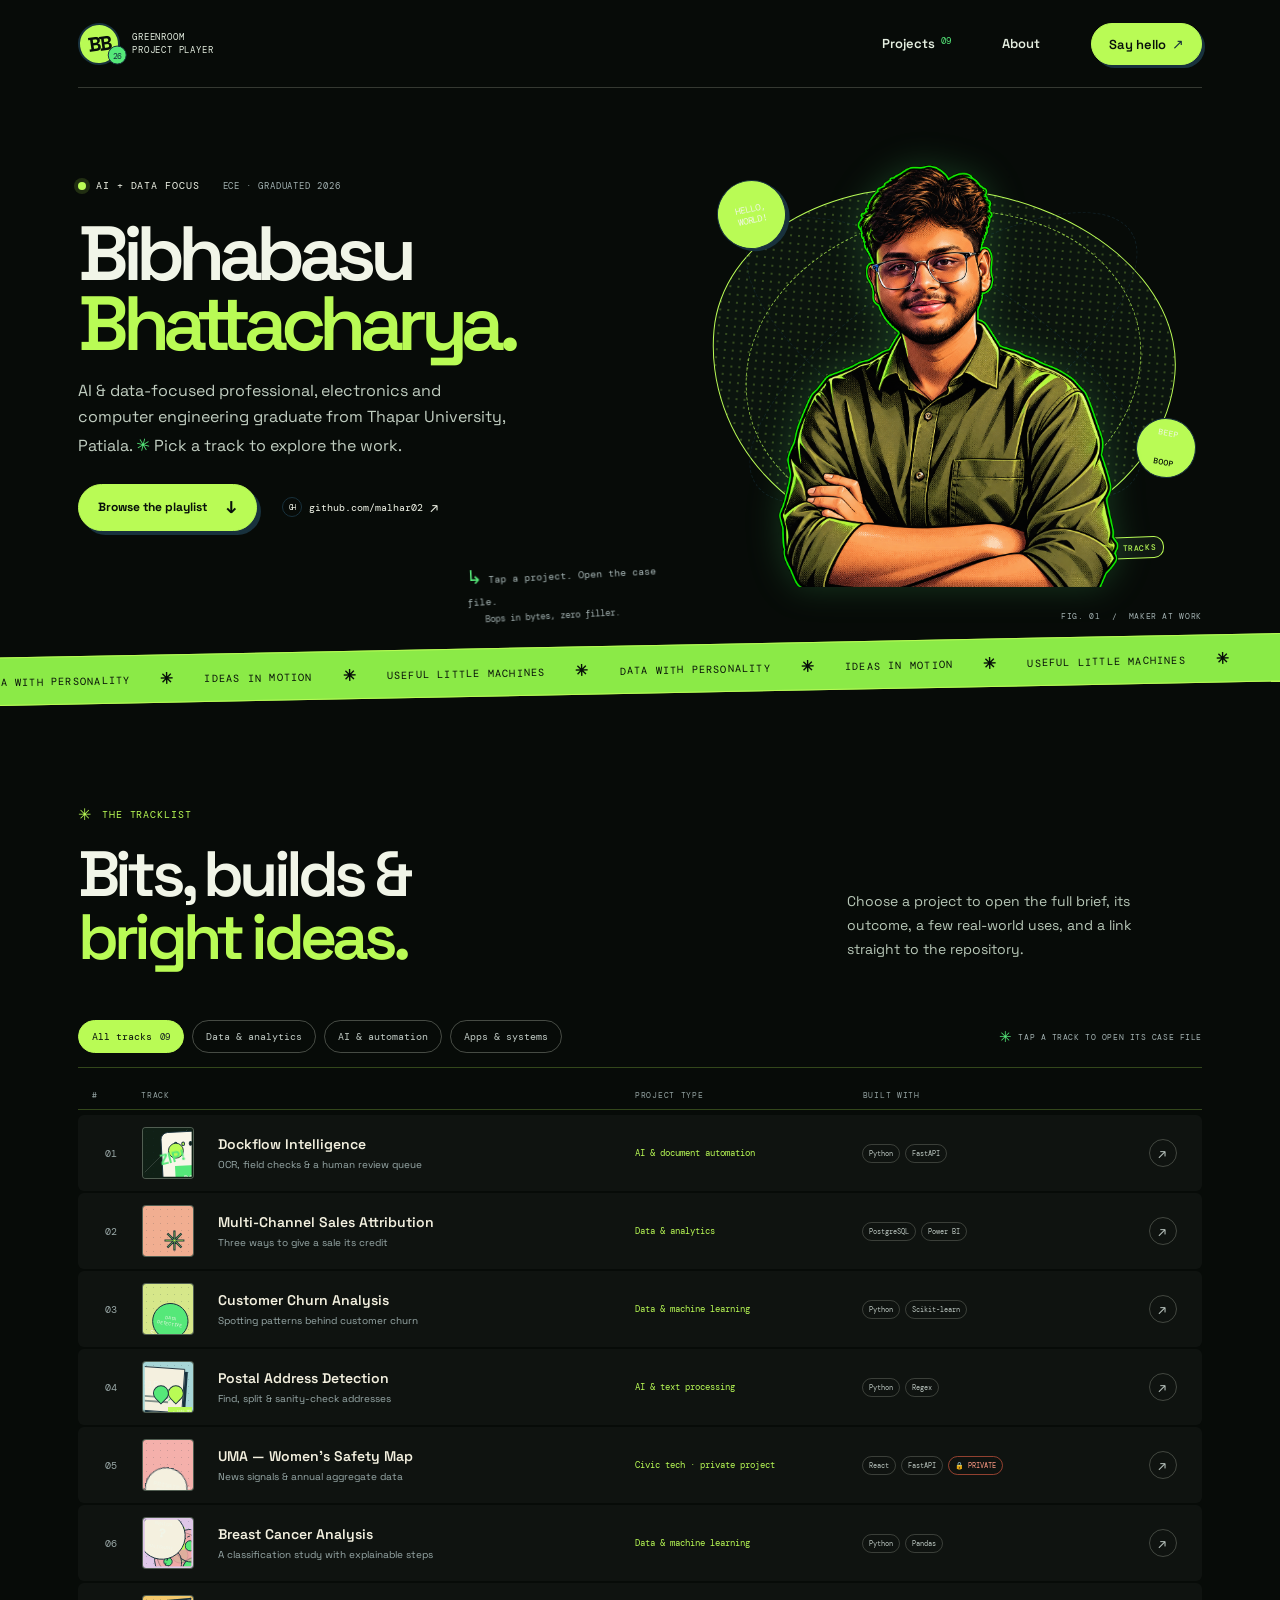
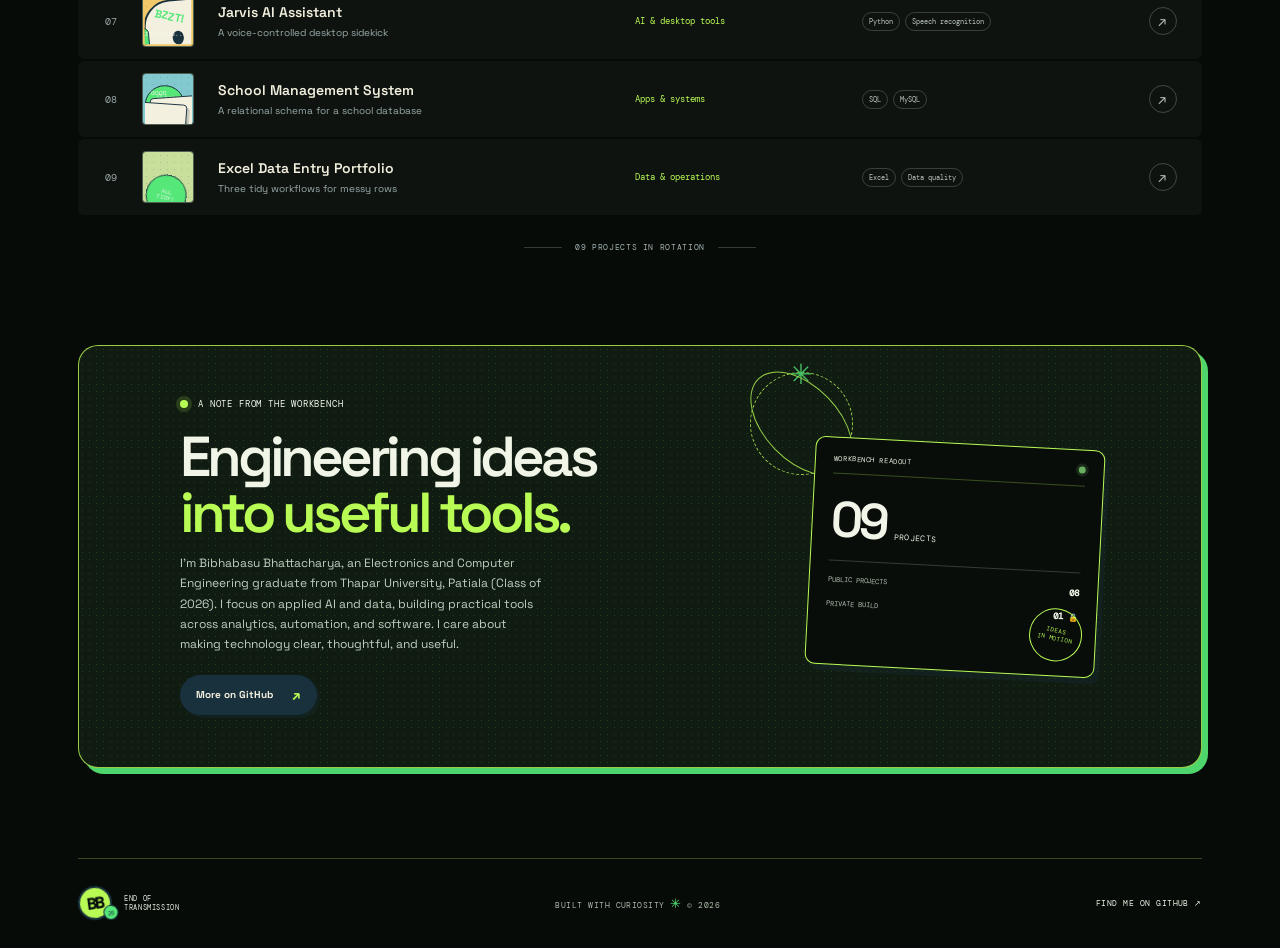
==== commit 53edb0bc: "Refresh portfolio About copy" ====
--- a/index.html
+++ b/index.html
@@ -82,8 +82,8 @@
           <div class="about-doodle" aria-hidden="true"><span class="doodle-sun">✳</span><span class="doodle-orbit"></span><span class="doodle-dot">●</span></div>
           <div class="about-copy">
             <div class="eyebrow"><span class="live-dot"></span> A NOTE FROM THE WORKBENCH</div>
-            <h2 id="about-title">Pick a track.<br /><em>Open the case file.</em></h2>
-            <p>Each project page has a short brief, what the build produces, where it could be useful, and the repository link. No mystery liner notes.</p>
+            <h2 id="about-title">Engineering ideas<br /><em>into useful tools.</em></h2>
+            <p>I’m Bibhabasu Bhattacharya, an Electronics and Computer Engineering graduate from Thapar University, Patiala (Class of 2026). I focus on applied AI and data, building practical tools across analytics, automation, and software. I care about making technology clear, thoughtful, and useful.</p>
             <a class="button button-dark" href="https://github.com/malhar02" target="_blank" rel="noreferrer">More on GitHub <span aria-hidden="true">↗</span></a>
           </div>
           <div class="about-card">
@@ -106,3 +106,4 @@
     </div>
   </body>
 </html>
+
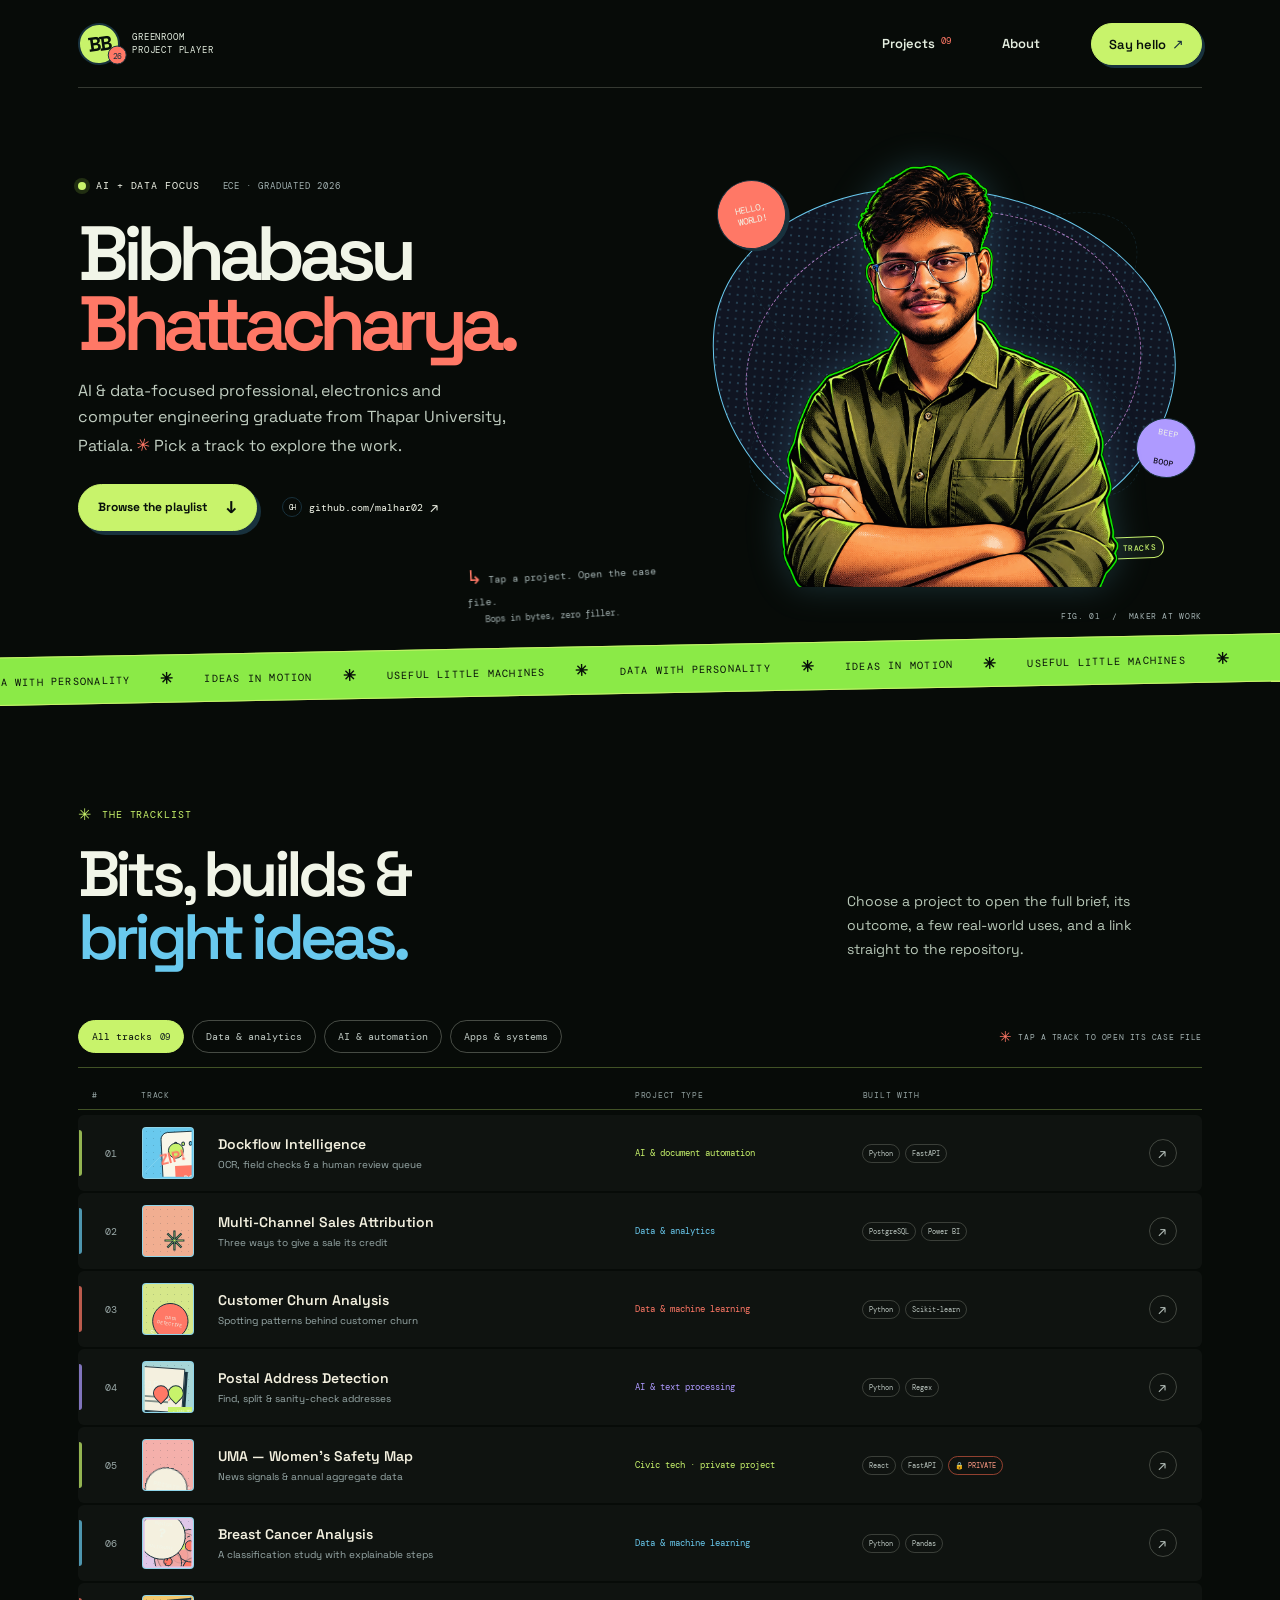
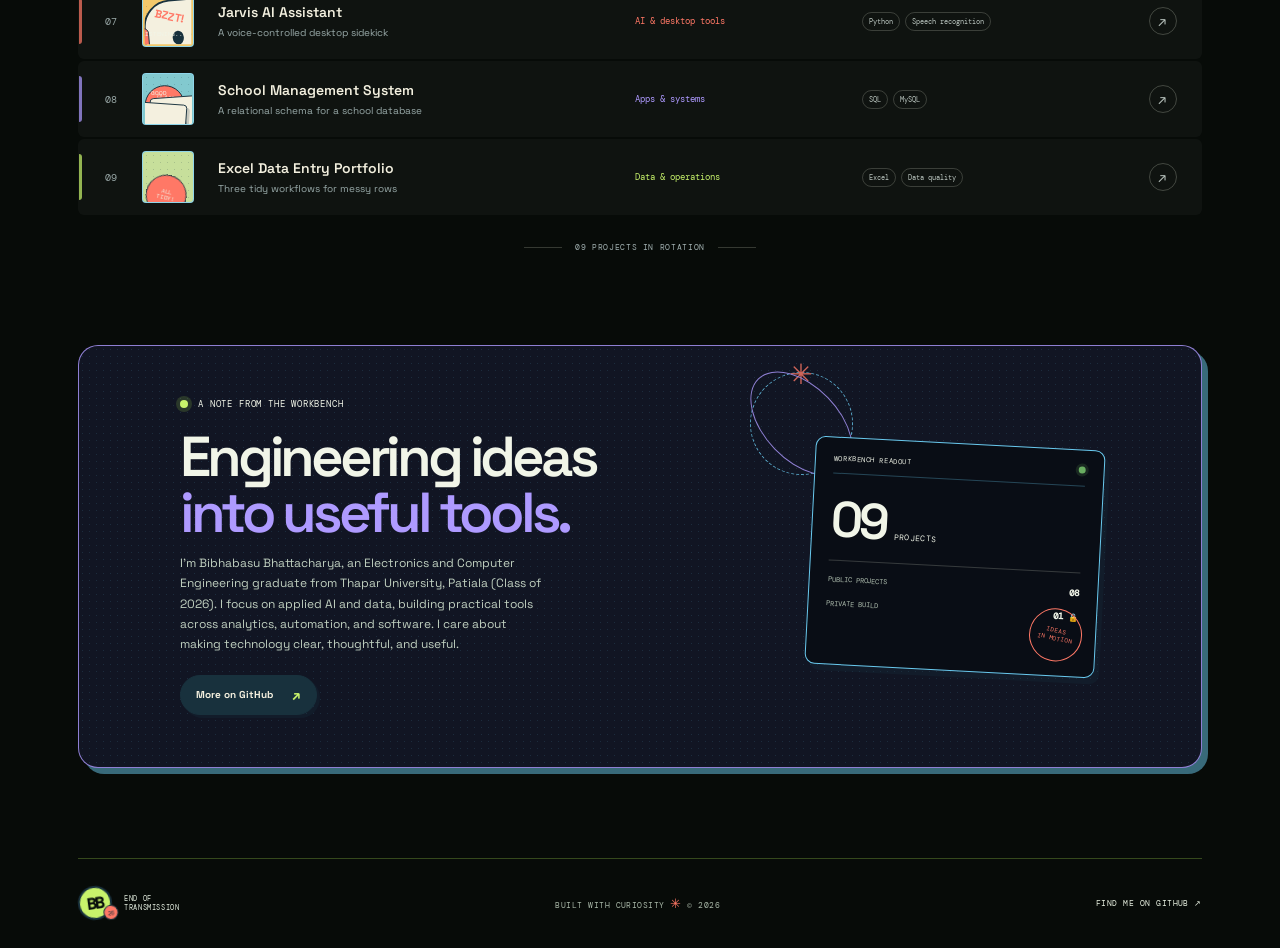
==== commit 3a1a7f43: "Bust cached portfolio stylesheet" ====
--- a/index.html
+++ b/index.html
@@ -9,7 +9,7 @@
     <link rel="preconnect" href="https://fonts.googleapis.com" />
     <link rel="preconnect" href="https://fonts.gstatic.com" crossorigin />
     <link href="https://fonts.googleapis.com/css2?family=DM+Mono:wght@400;500&family=Space+Grotesk:wght@400;500;600;700&display=swap" rel="stylesheet" />
-    <link rel="stylesheet" href="styles.css" />
+    <link rel="stylesheet" href="styles.css?v=retro-palette-20261023" />
     <script src="app.js" defer></script>
   </head>
   <body>
--- a/styles.css
+++ b/styles.css
@@ -300,8 +300,8 @@
   .detail-bottom { align-items: flex-start; flex-direction: column; }
 }
 
-/* Personal identity, green-on-black player theme, and portrait motion */
-:root { --coral: #55e879; --lime: #b9fb55; --blue: #102016; --pink: #8bdc83; }
+/* Personal identity, multicolor retro player theme, and portrait motion */
+:root { --coral: #ff7866; --lime: #c8f36b; --blue: #69c9ee; --pink: #e69af6; --violet: #ae9aff; --gold: #ffd16f; --track-accent: var(--lime); }
 body, .site-shell { background-color: #070b08; }
 body { color: #f1f5e8; }
 body::before { opacity: .12; background-image: radial-gradient(rgba(178,245,160,.18) .55px, transparent .7px); }
@@ -311,44 +311,56 @@
 .hero h1 { font-size: clamp(49px, 6vw, 82px); }
 .hero-intro { max-width: 510px; color: #c1cec1; }
 .hero-intro strong { color: #f1f5e8; }
-.hero-art::before { border-color: var(--lime); background-color: #0b140e; background-image: radial-gradient(rgba(185,251,85,.24) .8px, transparent 1px); }
-.hero-art::after { border-color: rgba(185,251,85,.7); }
-.hero-portrait { position: relative; z-index: 2; display: block; width: min(92%, 432px); height: min(100%, 430px); object-fit: contain; object-position: center bottom; filter: drop-shadow(0 0 17px rgba(85,232,121,.2)); animation: portrait-float 5s ease-in-out infinite; }
+.hero-art::before { border-color: var(--blue); background-color: #101522; background-image: radial-gradient(rgba(105,201,238,.24) .8px, transparent 1px); }
+.hero-art::after { border-color: rgba(230,154,246,.68); }
+.hero-portrait { position: relative; z-index: 2; display: block; width: min(92%, 432px); height: min(100%, 430px); object-fit: contain; object-position: center bottom; filter: drop-shadow(0 0 17px rgba(105,201,238,.2)); animation: portrait-float 5s ease-in-out infinite; }
 .hero-art .art-caption { color: #e8f1df; }
 .hero-art .art-caption b { border-color: var(--lime); background: #101812; color: var(--lime); }
-.hero-art .sticker-top, .hero-art .sticker-side { background: var(--lime); }
-.hero-art .sticker-side span { color: #071008; }
+.hero-art .sticker-top { background: var(--coral); }
+.hero-art .sticker-side { background: var(--violet); }
+.hero-art .sticker-side span { color: #100d1c; }
 .section-eyebrow { color: var(--lime); }
-.section-heading h2 em, .hero h1 em, .about-copy h2 em { color: var(--lime); }
+.hero h1 em { color: var(--coral); }
+.section-heading h2 em { color: var(--blue); }
+.about-copy h2 em { color: var(--violet); }
 .section-intro { color: #b8c8b8; }
 .live-dot { background: var(--lime); box-shadow: 0 0 0 4px rgba(185,251,85,.15); }
 .button-primary, .main-nav .nav-contact { border-color: var(--lime); background: var(--lime); color: #08100b; }
 .ticker { border-color: var(--lime); background: #8bea47; color: #071008; }
 .ticker-track b { color: #071008; }
-.project-controls, .playlist-columns { border-color: rgba(185,251,85,.25); }
+.project-controls, .playlist-columns { border-color: rgba(200,243,107,.3); }
 .filter-chip.is-active { border-color: var(--lime); background: var(--lime); color: #08100b; }
-.track-kind, .track-action:hover { color: var(--lime); }
-.playlist-row:hover { border-color: rgba(185,251,85,.33); background: #18231a; }
-.playlist-row:hover .track-action { background: var(--lime); color: #08100b; }
-.about-strip { border-color: rgba(185,251,85,.8); background-color: #101c12; background-image: radial-gradient(rgba(185,251,85,.16) .75px, transparent .9px); box-shadow: 6px 6px 0 #4ed66c; color: #f1f5e8; }
+.playlist-row { --track-accent: var(--lime); }
+.playlist-row:nth-child(4n + 2) { --track-accent: var(--blue); }
+.playlist-row:nth-child(4n + 3) { --track-accent: var(--coral); }
+.playlist-row:nth-child(4n + 4) { --track-accent: var(--violet); }
+.playlist-row::before { position: absolute; inset: 14px auto 14px 0; width: 3px; border-radius: 0 3px 3px 0; background: var(--track-accent); opacity: .72; content: ""; }
+.track-kind { color: var(--track-accent); }
+.track-action:hover { border-color: var(--track-accent); background: var(--track-accent); color: #08100b; }
+.playlist-row:hover { border-color: color-mix(in srgb, var(--track-accent) 45%, transparent); background: #18202a; }
+.playlist-row:hover .track-action { background: var(--track-accent); color: #08100b; }
+.about-strip { border-color: rgba(174,154,255,.8); background-color: #111523; background-image: radial-gradient(rgba(105,201,238,.13) .75px, transparent .9px); box-shadow: 6px 6px 0 #386a7a; color: #f1f5e8; }
 .about-copy p { color: #c0d0c0; }
-.about-card { border-color: var(--lime); background: #080d09; color: #f1f5e8; }
-.about-card-top, .readout-divider { border-color: rgba(185,251,85,.28); }
+.about-card { border-color: var(--blue); background: #090d15; color: #f1f5e8; }
+.about-card-top, .readout-divider { border-color: rgba(105,201,238,.3); }
 .readout-row { color: #b1c0b1; }
 .readout-row b { color: #f1f5e8; }
-.readout-stamp { border-color: var(--lime); color: var(--lime); }
-.about-doodle { border-color: var(--lime); }.doodle-orbit { border-color: var(--lime); }
+.readout-stamp { border-color: var(--coral); color: var(--coral); }
+.about-doodle { border-color: var(--blue); }.doodle-orbit { border-color: var(--violet); }
 .footer { border-color: rgba(185,251,85,.26); color: #aab9a9; }
 .footer-link { color: #e9f2e2; }
 .detail-page { color: #f1f5e8; }
-.detail-block { border-color: rgba(185,251,85,.2); background: rgba(185,251,85,.035); }
-.detail-brief, .detail-outcome { background: rgba(185,251,85,.06); }
-.project-note { border-left-color: var(--lime); background: rgba(85,232,121,.065); }
-.project-note > span { color: var(--lime); }
+.detail-block { border-color: rgba(105,201,238,.24); background: rgba(105,201,238,.035); }
+.detail-brief { background: rgba(105,201,238,.07); }
+.detail-outcome { background: rgba(230,154,246,.055); }
+.detail-use { background: rgba(255,209,111,.045); }
+.project-note { border-left-color: var(--coral); background: rgba(255,120,102,.065); }
+.project-note > span { color: var(--coral); }
 .project-note p { color: #cad8c8; }
-.detail-cover-large { border-color: var(--lime); box-shadow: 8px 8px 0 rgba(85,232,121,.75); }
+.detail-cover-large { border-color: var(--blue); box-shadow: 8px 8px 0 rgba(105,201,238,.62); }
 .repo-button { border-color: var(--lime); background: var(--lime); color: #071008; }
-.detail-private { border-color: rgba(185,251,85,.55); color: var(--lime); }
+.detail-private { border-color: rgba(255,120,102,.65); color: var(--coral); }
 @keyframes portrait-float { 0%,100% { transform: translateY(0); } 50% { transform: translateY(-7px); } }
 @media (max-width: 620px) { .hero h1 { font-size: clamp(48px, 12vw, 68px); } .hero-portrait { width: 92%; height: 97%; } }
 @media (prefers-reduced-motion: reduce) { .hero-portrait { animation: none; } }
+
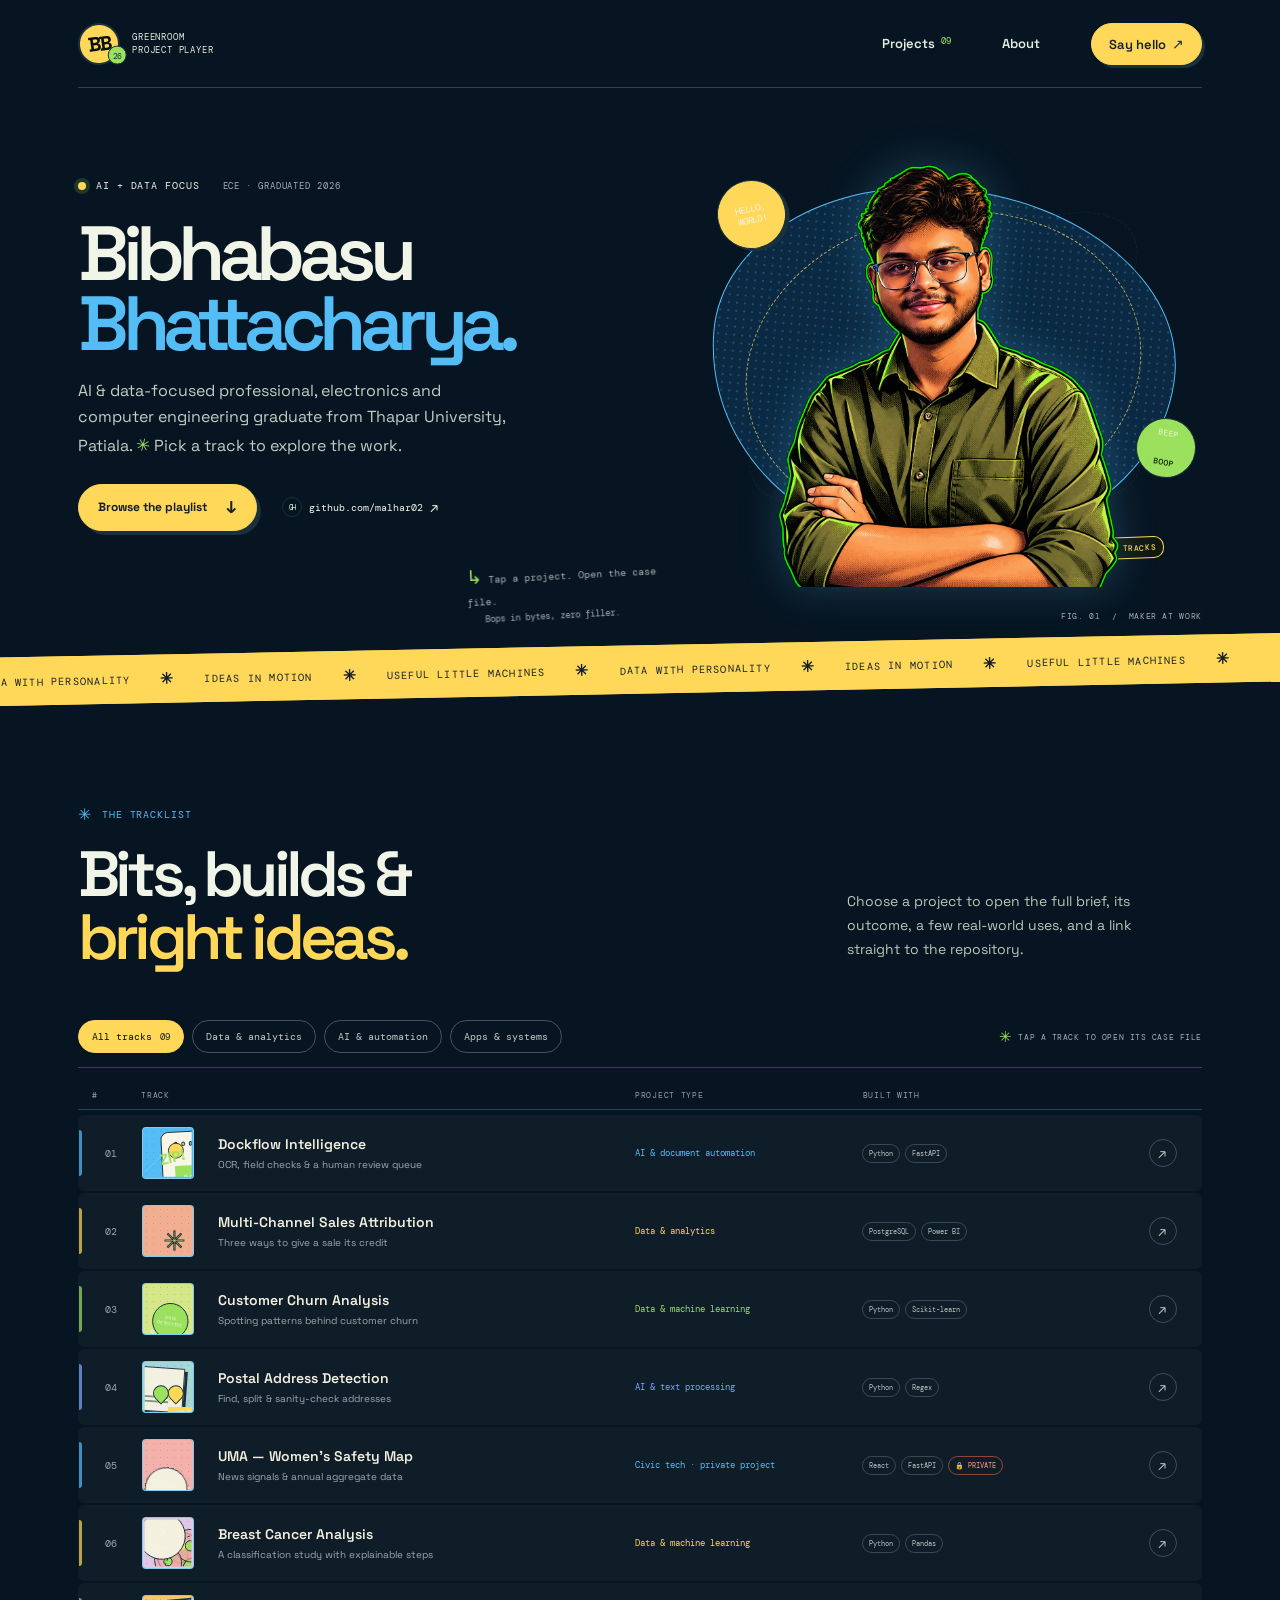
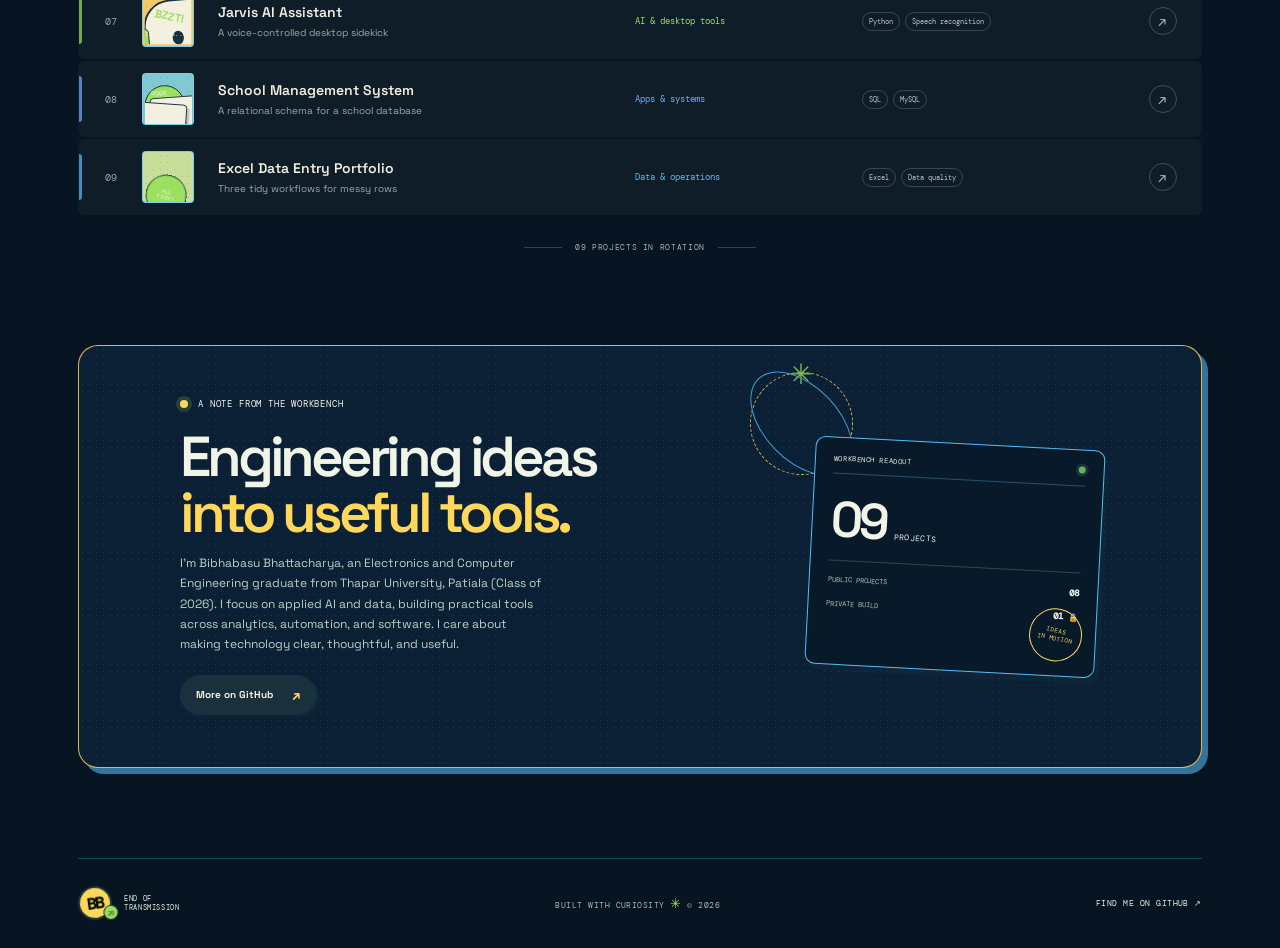
==== commit 2c55ec05: "Refresh portfolio palette cache" ====
--- a/index.html
+++ b/index.html
@@ -9,7 +9,7 @@
     <link rel="preconnect" href="https://fonts.googleapis.com" />
     <link rel="preconnect" href="https://fonts.gstatic.com" crossorigin />
     <link href="https://fonts.googleapis.com/css2?family=DM+Mono:wght@400;500&family=Space+Grotesk:wght@400;500;600;700&display=swap" rel="stylesheet" />
-    <link rel="stylesheet" href="styles.css?v=retro-palette-20261023" />
+    <link rel="stylesheet" href="styles.css?v=blue-yellow-green-20261023" />
     <script src="app.js" defer></script>
   </head>
   <body>
--- a/styles.css
+++ b/styles.css
@@ -363,4 +363,42 @@
 @keyframes portrait-float { 0%,100% { transform: translateY(0); } 50% { transform: translateY(-7px); } }
 @media (max-width: 620px) { .hero h1 { font-size: clamp(48px, 12vw, 68px); } .hero-portrait { width: 92%; height: 97%; } }
 @media (prefers-reduced-motion: reduce) { .hero-portrait { animation: none; } }
+
+/* Blue-led palette with warm yellow and smaller green signals */
+:root { --coral: #9be15d; --lime: #ffd85a; --blue: #55bdf5; --pink: #8fd7ff; --violet: #6c9cff; --gold: #ffe17a; }
+body, .site-shell { background-color: #071522; }
+body { background: #071522; }
+body::before { opacity: .12; background-image: radial-gradient(rgba(85,189,245,.2) .55px, transparent .7px); }
+.hero-art::before { border-color: var(--blue); background-color: #0b2942; background-image: radial-gradient(rgba(85,189,245,.25) .8px, transparent 1px); }
+.hero-art::after { border-color: rgba(255,216,90,.72); }
+.hero-portrait { filter: drop-shadow(0 0 19px rgba(85,189,245,.25)); }
+.hero h1 em { color: var(--blue); }
+.section-heading h2 em, .about-copy h2 em { color: var(--lime); }
+.section-eyebrow { color: var(--blue); }
+.hero-art .sticker-top { background: var(--lime); }
+.hero-art .sticker-side { background: var(--coral); }
+.hero-art .sticker-side span { color: #10200b; }
+.button-primary, .main-nav .nav-contact, .repo-button { border-color: var(--lime); background: var(--lime); color: #15202a; }
+.ticker { border-color: var(--lime); background: var(--lime); color: #15202a; }
+.ticker-track b { color: #15202a; }
+.project-controls, .playlist-columns { border-color: rgba(85,189,245,.3); }
+.playlist-row { --track-accent: var(--blue); }
+.playlist-row:nth-child(4n + 2) { --track-accent: var(--lime); }
+.playlist-row:nth-child(4n + 3) { --track-accent: var(--coral); }
+.playlist-row:nth-child(4n + 4) { --track-accent: #78aaff; }
+.playlist-row:hover { background: #102a40; }
+.about-strip { border-color: rgba(255,216,90,.84); background-color: #0b2034; background-image: radial-gradient(rgba(85,189,245,.17) .75px, transparent .9px); box-shadow: 6px 6px 0 #32749a; }
+.about-card { border-color: var(--blue); background: #081a2a; }
+.about-card-top, .readout-divider { border-color: rgba(85,189,245,.34); }
+.readout-stamp { border-color: var(--lime); color: var(--lime); }
+.about-doodle { border-color: var(--lime); }.doodle-orbit { border-color: var(--blue); }
+.footer { border-color: rgba(85,189,245,.27); }
+.detail-block { border-color: rgba(85,189,245,.27); background: rgba(85,189,245,.045); }
+.detail-brief { background: rgba(85,189,245,.09); }
+.detail-outcome { background: rgba(255,216,90,.06); }
+.detail-use { background: rgba(155,225,93,.055); }
+.project-note { border-left-color: var(--coral); background: rgba(155,225,93,.065); }
+.project-note > span { color: var(--coral); }
+.detail-cover-large { border-color: var(--blue); box-shadow: 8px 8px 0 rgba(85,189,245,.68); }
+.detail-private { border-color: rgba(155,225,93,.65); color: var(--coral); }
 
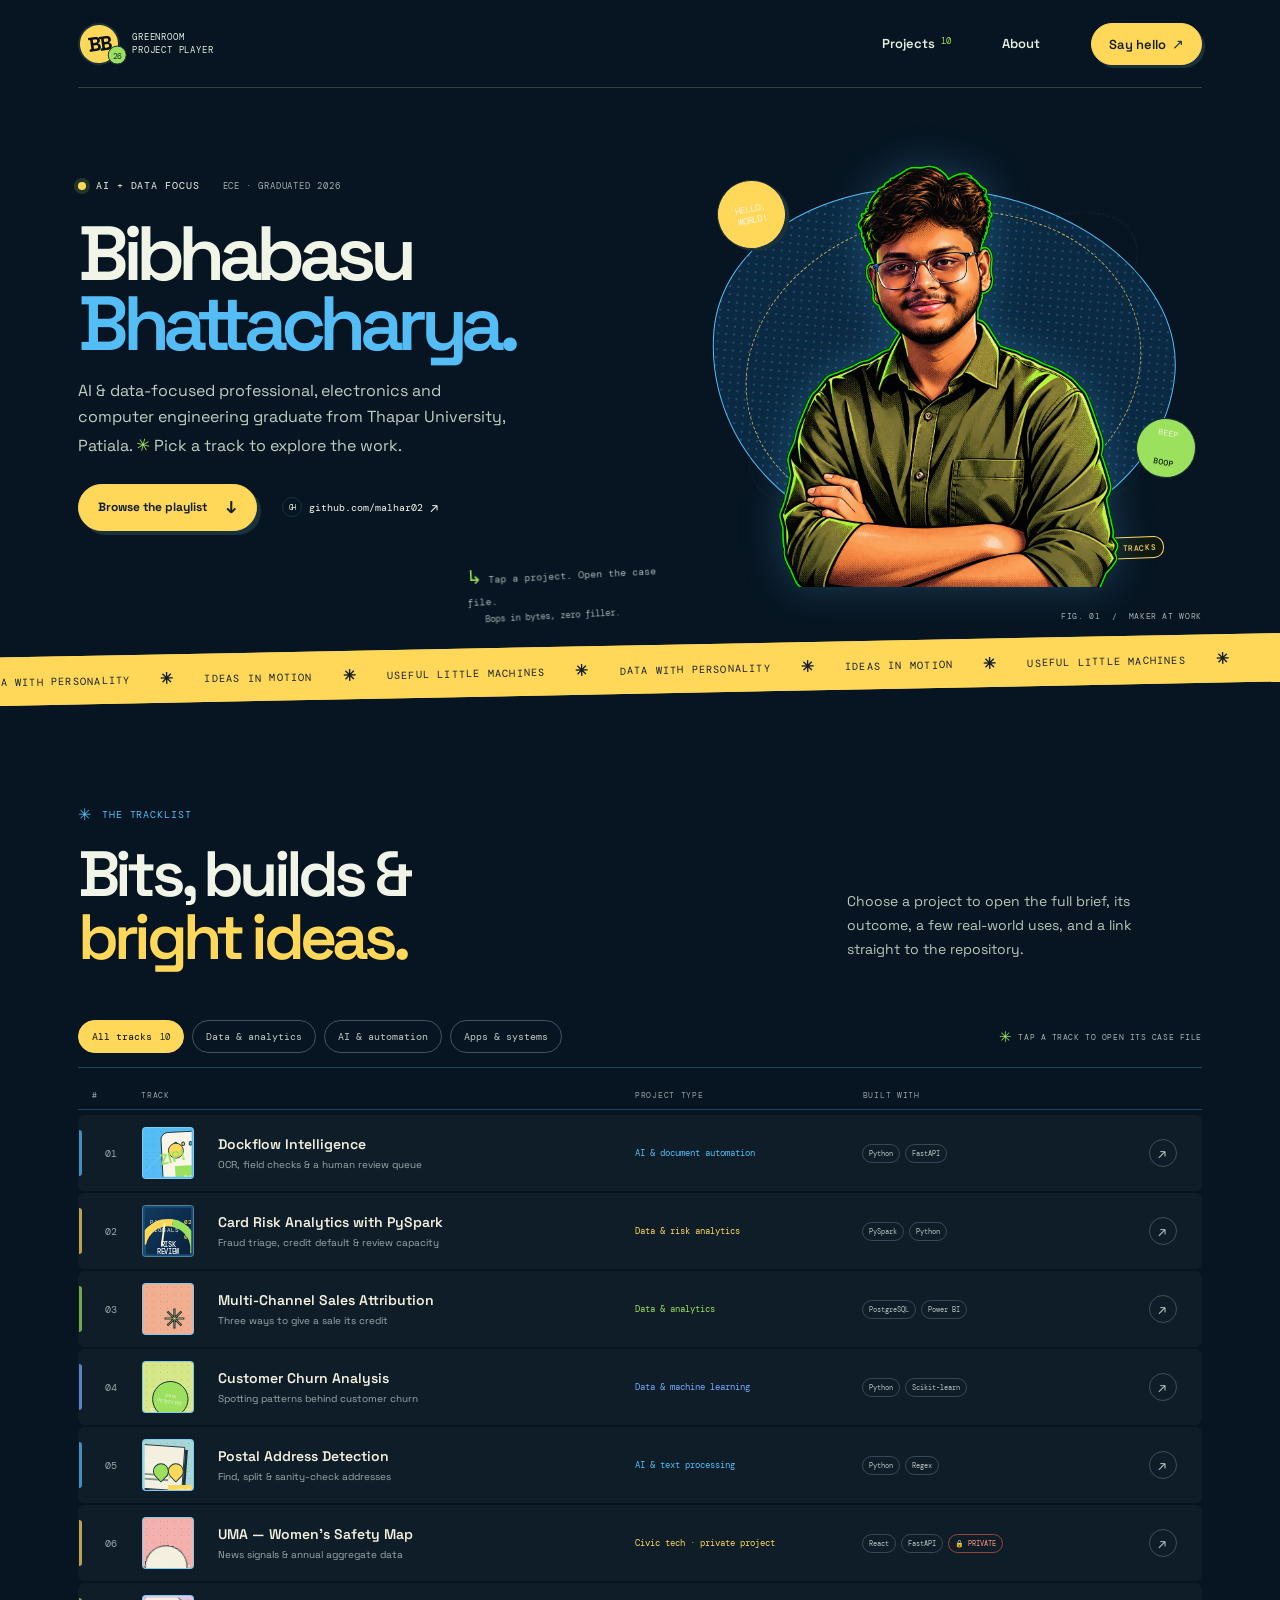
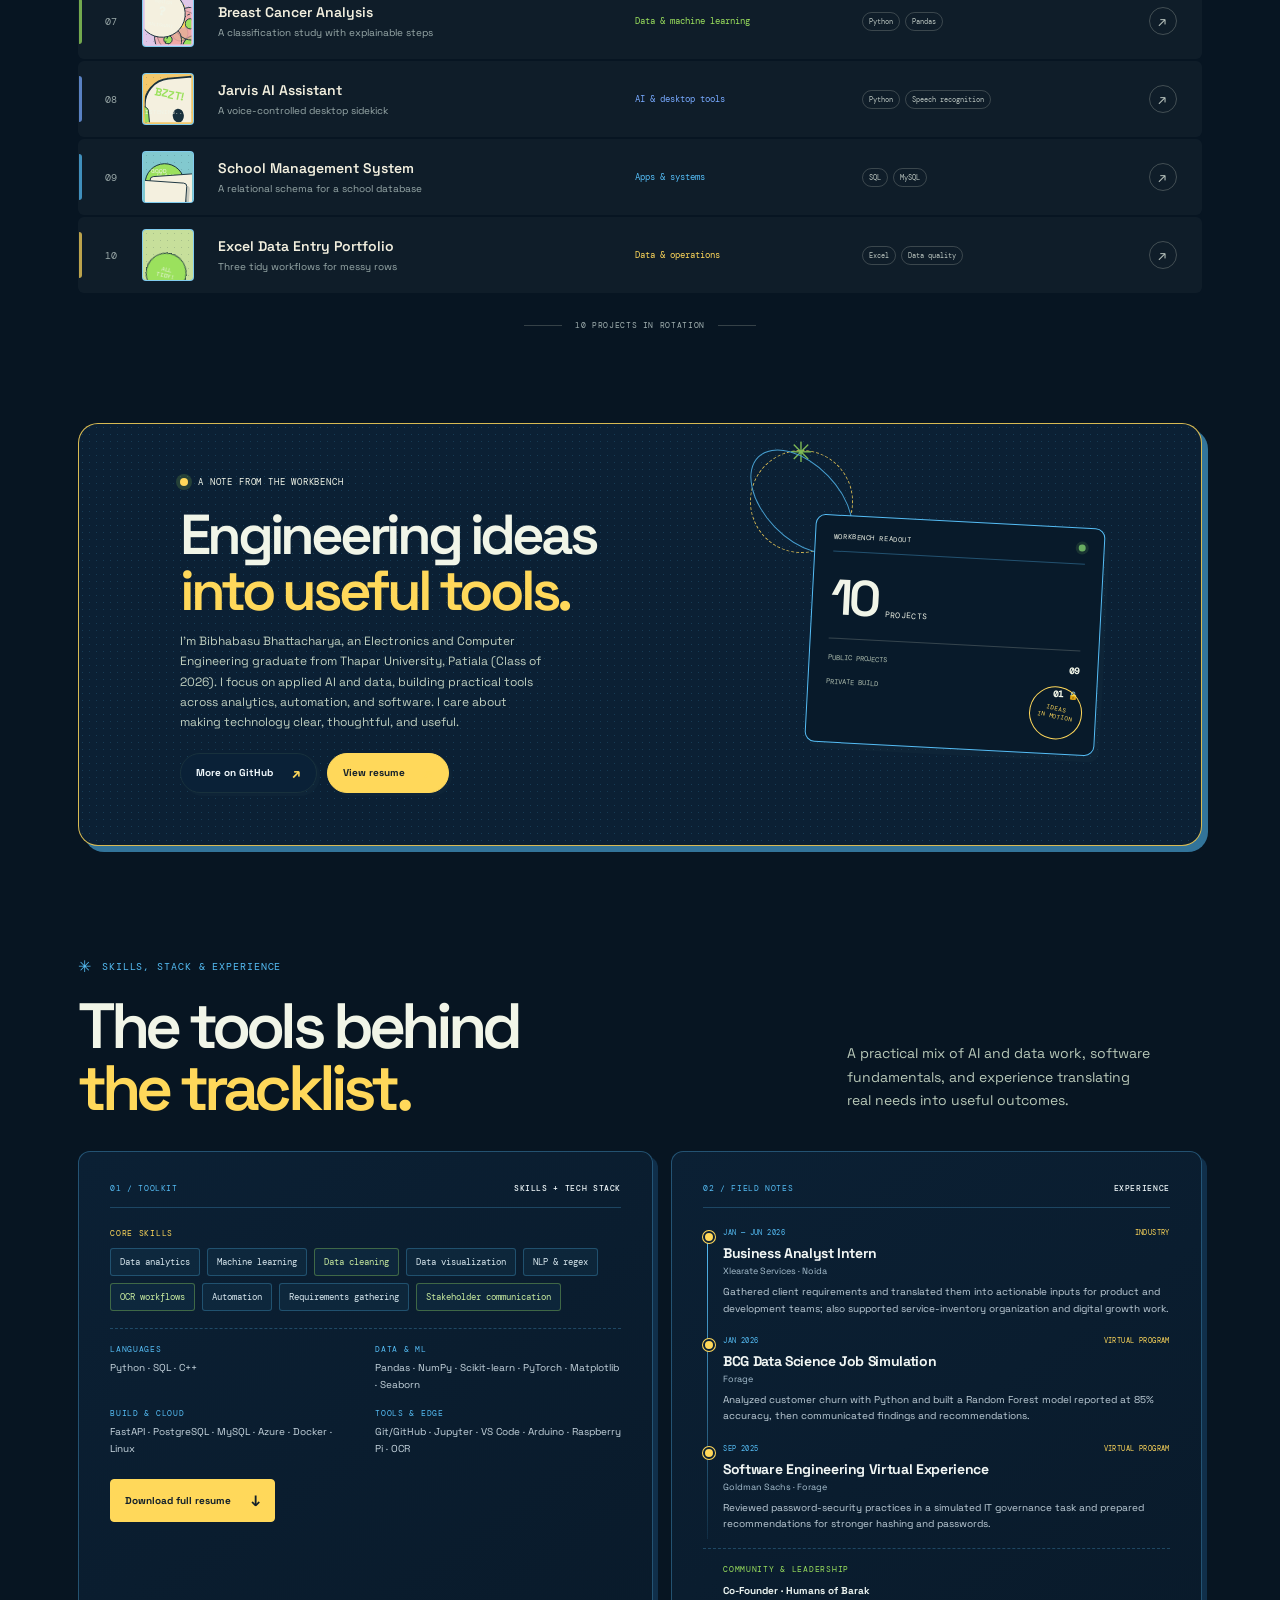
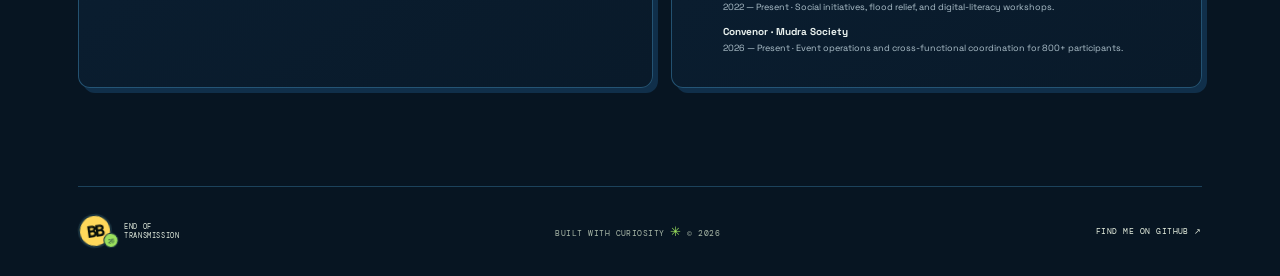
==== commit c18dd150: "Add card risk project, resume, skills and experience" ====
--- a/index.html
+++ b/index.html
@@ -9,8 +9,8 @@
     <link rel="preconnect" href="https://fonts.googleapis.com" />
     <link rel="preconnect" href="https://fonts.gstatic.com" crossorigin />
     <link href="https://fonts.googleapis.com/css2?family=DM+Mono:wght@400;500&family=Space+Grotesk:wght@400;500;600;700&display=swap" rel="stylesheet" />
-    <link rel="stylesheet" href="styles.css?v=blue-yellow-green-20261023" />
-    <script src="app.js" defer></script>
+    <link rel="stylesheet" href="styles.css?v=portfolio-profile-20261024" />
+    <script src="app.js?v=portfolio-profile-20261024" defer></script>
   </head>
   <body>
     <div class="site-shell">
@@ -20,7 +20,7 @@
           <span class="brand-caption">GREENROOM<br />PROJECT PLAYER</span>
         </a>
         <nav class="main-nav" aria-label="Main navigation">
-          <a href="#projects">Projects <span>09</span></a>
+          <a href="#projects">Projects <span>10</span></a>
           <a href="#about">About</a>
           <a class="nav-contact" href="https://github.com/malhar02" target="_blank" rel="noreferrer">Say hello <span aria-hidden="true">↗</span></a>
         </nav>
@@ -44,7 +44,7 @@
             <div class="orbit orbit-one"></div><div class="orbit orbit-two"></div>
             <img class="hero-portrait" src="assets/bibhabasu-retro.png" alt="Retro animation-style portrait of Bibhabasu Bhattacharya with glasses and folded arms" />
             <div class="art-sticker sticker-side">BEEP<br /><span>BOOP</span></div>
-            <div class="art-caption"><span class="caption-line"></span> PROJECT PLAYLIST <b>09 TRACKS</b></div>
+            <div class="art-caption"><span class="caption-line"></span> PROJECT PLAYLIST <b>10 TRACKS</b></div>
           </div>
           <div class="hero-index" aria-hidden="true">FIG. 01&nbsp; / &nbsp;MAKER AT WORK</div>
         </section>
@@ -64,7 +64,7 @@
 
           <div class="project-controls">
             <div class="filters" role="group" aria-label="Filter projects">
-              <button class="filter-chip is-active" type="button" data-filter="all" aria-pressed="true">All tracks <span>09</span></button>
+              <button class="filter-chip is-active" type="button" data-filter="all" aria-pressed="true">All tracks <span>10</span></button>
               <button class="filter-chip" type="button" data-filter="data" aria-pressed="false">Data &amp; analytics</button>
               <button class="filter-chip" type="button" data-filter="ai" aria-pressed="false">AI &amp; automation</button>
               <button class="filter-chip" type="button" data-filter="apps" aria-pressed="false">Apps &amp; systems</button>
@@ -75,7 +75,7 @@
 
           <div class="project-grid" id="project-grid" aria-live="polite"></div>
           <div class="empty-state" id="empty-state" hidden>No projects in this corner of the workshop yet.</div>
-          <div class="project-count"><span class="count-line"></span><span id="visible-count">09 PROJECTS IN ROTATION</span><span class="count-line"></span></div>
+          <div class="project-count"><span class="count-line"></span><span id="visible-count">10 PROJECTS IN ROTATION</span><span class="count-line"></span></div>
         </section>
 
         <section class="about-strip" id="about" aria-labelledby="about-title">
@@ -84,15 +84,73 @@
             <div class="eyebrow"><span class="live-dot"></span> A NOTE FROM THE WORKBENCH</div>
             <h2 id="about-title">Engineering ideas<br /><em>into useful tools.</em></h2>
             <p>I’m Bibhabasu Bhattacharya, an Electronics and Computer Engineering graduate from Thapar University, Patiala (Class of 2026). I focus on applied AI and data, building practical tools across analytics, automation, and software. I care about making technology clear, thoughtful, and useful.</p>
-            <a class="button button-dark" href="https://github.com/malhar02" target="_blank" rel="noreferrer">More on GitHub <span aria-hidden="true">↗</span></a>
+            <div class="about-actions">
+              <a class="button button-dark" href="https://github.com/malhar02" target="_blank" rel="noreferrer">More on GitHub <span aria-hidden="true">↗</span></a>
+              <a class="button button-dark resume-button" href="assets/bibhabasu-resume.pdf" target="_blank" rel="noreferrer">View resume <span aria-hidden="true">↗</span></a>
+            </div>
           </div>
           <div class="about-card">
             <div class="about-card-top"><span>WORKBENCH READOUT</span><span class="readout-light"></span></div>
-            <div class="readout-number">09<span>PROJECTS</span></div>
+            <div class="readout-number">10<span>PROJECTS</span></div>
             <div class="readout-divider"></div>
-            <div class="readout-row"><span>PUBLIC PROJECTS</span><b>08</b></div>
+            <div class="readout-row"><span>PUBLIC PROJECTS</span><b>09</b></div>
             <div class="readout-row"><span>PRIVATE BUILD</span><b>01 <i>🔒</i></b></div>
             <div class="readout-stamp">IDEAS<br />IN MOTION</div>
+          </div>
+        </section>
+        <section class="profile-section" id="about-details" aria-labelledby="profile-title">
+          <div class="section-heading">
+            <div>
+              <div class="eyebrow section-eyebrow"><span class="eyebrow-mark">✳</span> SKILLS, STACK &amp; EXPERIENCE</div>
+              <h2 id="profile-title">The tools behind<br /><em>the tracklist.</em></h2>
+            </div>
+            <p class="section-intro">A practical mix of AI and data work, software fundamentals, and experience translating real needs into useful outcomes.</p>
+          </div>
+          <div class="profile-grid">
+            <article class="profile-panel skills-panel">
+              <div class="profile-panel-head"><span>01 / TOOLKIT</span><b>SKILLS + TECH STACK</b></div>
+              <div class="skill-cloud">
+                <h3>CORE SKILLS</h3>
+                <div class="skill-chips">
+                  <span>Data analytics</span><span>Machine learning</span><span>Data cleaning</span><span>Data visualization</span><span>NLP &amp; regex</span><span>OCR workflows</span><span>Automation</span><span>Requirements gathering</span><span>Stakeholder communication</span>
+                </div>
+              </div>
+              <div class="stack-groups">
+                <div class="stack-group"><h3>LANGUAGES</h3><p>Python · SQL · C++</p></div>
+                <div class="stack-group"><h3>DATA &amp; ML</h3><p>Pandas · NumPy · Scikit-learn · PyTorch · Matplotlib · Seaborn</p></div>
+                <div class="stack-group"><h3>BUILD &amp; CLOUD</h3><p>FastAPI · PostgreSQL · MySQL · Azure · Docker · Linux</p></div>
+                <div class="stack-group"><h3>TOOLS &amp; EDGE</h3><p>Git/GitHub · Jupyter · VS Code · Arduino · Raspberry Pi · OCR</p></div>
+              </div>
+              <a class="resume-download" href="assets/bibhabasu-resume.pdf" download="Bibhabasu-Bhattacharya-Resume.pdf">Download full resume <span aria-hidden="true">↓</span></a>
+            </article>
+            <article class="profile-panel experience-panel">
+              <div class="profile-panel-head"><span>02 / FIELD NOTES</span><b>EXPERIENCE</b></div>
+              <div class="experience-list">
+                <div class="experience-item">
+                  <div class="experience-meta"><span>JAN — JUN 2026</span><b>INDUSTRY</b></div>
+                  <h3>Business Analyst Intern</h3>
+                  <p class="experience-org">Xlearate Services · Noida</p>
+                  <p>Gathered client requirements and translated them into actionable inputs for product and development teams; also supported service-inventory organization and digital growth work.</p>
+                </div>
+                <div class="experience-item">
+                  <div class="experience-meta"><span>JAN 2026</span><b>VIRTUAL PROGRAM</b></div>
+                  <h3>BCG Data Science Job Simulation</h3>
+                  <p class="experience-org">Forage</p>
+                  <p>Analyzed customer churn with Python and built a Random Forest model reported at 85% accuracy, then communicated findings and recommendations.</p>
+                </div>
+                <div class="experience-item">
+                  <div class="experience-meta"><span>SEP 2025</span><b>VIRTUAL PROGRAM</b></div>
+                  <h3>Software Engineering Virtual Experience</h3>
+                  <p class="experience-org">Goldman Sachs · Forage</p>
+                  <p>Reviewed password-security practices in a simulated IT governance task and prepared recommendations for stronger hashing and passwords.</p>
+                </div>
+              </div>
+              <div class="leadership-block">
+                <h3>COMMUNITY &amp; LEADERSHIP</h3>
+                <div><b>Co-Founder · Humans of Barak</b><span>2022 — Present · Social initiatives, flood relief, and digital-literacy workshops.</span></div>
+                <div><b>Convenor · Mudra Society</b><span>2026 — Present · Event operations and cross-functional coordination for 800+ participants.</span></div>
+              </div>
+            </article>
           </div>
         </section>
         <section class="detail-page" id="detail-page" hidden aria-live="polite" aria-label="Project details"><div id="detail-content"></div></section>
--- a/styles.css
+++ b/styles.css
@@ -401,4 +401,68 @@
 .project-note > span { color: var(--coral); }
 .detail-cover-large { border-color: var(--blue); box-shadow: 8px 8px 0 rgba(85,189,245,.68); }
 .detail-private { border-color: rgba(155,225,93,.65); color: var(--coral); }
+
+/* About, skills, and experience */
+.about-actions { display: flex; align-items: center; flex-wrap: wrap; gap: 10px; }
+.about-actions .button-dark { background: #0a2137; color: #eff7fb; }
+.about-actions .resume-button { border-color: var(--lime); background: var(--lime); color: #14202a; }
+.profile-section { padding: 20px 0 98px; }
+.profile-section .section-heading { margin-bottom: 31px; }
+.profile-grid { display: grid; grid-template-columns: 1.04fr .96fr; align-items: stretch; gap: 18px; }
+.profile-panel { min-width: 0; padding: clamp(20px, 3vw, 31px); border: 1px solid rgba(85,189,245,.34); border-radius: 12px; background: linear-gradient(145deg, #0b2034, #091a2a); box-shadow: 5px 5px 0 rgba(35,95,145,.36); }
+.profile-panel-head { display: flex; align-items: center; justify-content: space-between; gap: 14px; padding-bottom: 14px; border-bottom: 1px solid rgba(85,189,245,.25); color: var(--blue); font: 8px var(--mono); letter-spacing: .08em; }
+.profile-panel-head b { color: #eef6f8; font-weight: 500; text-align: right; }
+.skill-cloud { padding: 20px 0 17px; }
+.skill-cloud h3, .stack-group h3, .leadership-block > h3 { margin: 0 0 10px; color: var(--lime); font: 8px var(--mono); letter-spacing: .09em; }
+.skill-chips { display: flex; flex-wrap: wrap; gap: 7px; }
+.skill-chips span { padding: 7px 9px; border: 1px solid rgba(85,189,245,.28); border-radius: 3px; background: rgba(85,189,245,.055); color: #d9e8ef; font: 9px var(--mono); }
+.skill-chips span:nth-child(3n) { border-color: rgba(155,225,93,.35); color: #c8eb9f; }
+.stack-groups { display: grid; grid-template-columns: 1fr 1fr; gap: 15px 19px; padding-top: 15px; border-top: 1px dashed rgba(85,189,245,.27); }
+.stack-group h3 { margin-bottom: 6px; color: var(--blue); }
+.stack-group p { margin: 0; color: #c7d6df; font-size: 10px; line-height: 1.65; }
+.resume-download { display: inline-flex; align-items: center; gap: 20px; margin-top: 22px; padding: 11px 14px; border: 1px solid var(--lime); border-radius: 4px; background: var(--lime); color: #12202b; font-size: 10px; font-weight: 700; }
+.resume-download span { font-size: 15px; }
+.experience-list { position: relative; display: grid; gap: 0; margin: 20px 0 0; padding-left: 20px; }
+.experience-list::before { position: absolute; top: 6px; bottom: 6px; left: 4px; width: 1px; background: linear-gradient(var(--blue), rgba(85,189,245,.1)); content: ""; }
+.experience-item { position: relative; padding: 0 0 19px; }
+.experience-item:last-child { padding-bottom: 12px; }
+.experience-item::before { position: absolute; top: 3px; left: -20px; width: 8px; height: 8px; border: 2px solid #0b2034; border-radius: 50%; background: var(--lime); box-shadow: 0 0 0 1px var(--lime); content: ""; }
+.experience-meta { display: flex; justify-content: space-between; gap: 8px; color: var(--blue); font: 7px var(--mono); letter-spacing: .06em; }
+.experience-meta b { color: var(--lime); font-weight: 400; text-align: right; }
+.experience-item h3 { margin: 7px 0 2px; color: #f1f6f4; font-size: 14px; letter-spacing: -.025em; }
+.experience-org { margin: 0 0 5px !important; color: #a8c0d0 !important; font-size: 9px !important; }
+.experience-item p { margin: 0; color: #c0cfd9; font-size: 10px; line-height: 1.65; }
+.leadership-block { margin-top: 3px; padding: 15px 0 0 20px; border-top: 1px dashed rgba(85,189,245,.27); }
+.leadership-block > h3 { color: var(--coral); }
+.leadership-block > div { display: grid; gap: 4px; margin-top: 10px; }
+.leadership-block b { color: #eaf2ef; font-size: 10px; }
+.leadership-block span { color: #afc2cc; font-size: 9px; line-height: 1.55; }
+.art-cardrisk { background-color: #174d78; }
+.risk-board { display: flex; flex-direction: column; justify-content: space-between; padding: 12px 12% 13px; background: linear-gradient(135deg, #123a61, #09213a); color: #eef8fc; font-family: var(--mono); }
+.risk-head, .risk-foot { display: flex; justify-content: space-between; gap: 6px; font-size: 6px; letter-spacing: .06em; }
+.risk-head b { color: var(--lime); font-weight: 500; }
+.risk-meter { position: relative; display: grid; place-items: center; height: 78px; }
+.risk-meter-ring { position: absolute; width: 64px; height: 64px; border: 8px solid rgba(85,189,245,.25); border-top-color: var(--lime); border-right-color: var(--coral); border-radius: 50%; transform: rotate(-35deg); }
+.risk-meter-ring i { position: absolute; top: -7px; left: 19px; width: 2px; height: 25px; background: #fff4c7; transform: rotate(42deg); transform-origin: bottom; }
+.risk-meter strong { z-index: 1; color: #f5fbff; text-align: center; font-size: 7px; line-height: 1.2; font-weight: 500; }
+.risk-bars { display: flex; align-items: flex-end; gap: 5px; height: 26px; padding: 0 9px; }
+.risk-bars i { flex: 1; height: var(--risk-bar); border: 1px solid rgba(255,216,90,.48); border-bottom: 0; background: linear-gradient(180deg, var(--lime), rgba(255,216,90,.12)); }
+.risk-bars i:nth-child(2n) { border-color: rgba(85,189,245,.5); background: linear-gradient(180deg, var(--blue), rgba(85,189,245,.12)); }
+.risk-foot { color: #b8d5e8; font-size: 5px; }
+.demo-button { display: inline-flex; align-items: center; gap: 10px; padding: 12px 14px; border: 1px solid rgba(85,189,245,.7); border-radius: 4px; color: #d9f1ff; font-size: 10px; font-weight: 600; transition: background .2s ease; }
+.demo-button:hover { background: rgba(85,189,245,.12); }
+@media (max-width: 900px) {
+  .profile-grid { grid-template-columns: 1fr; }
+}
+@media (max-width: 620px) {
+  .about-actions { gap: 7px; }
+  .profile-section { padding: 4px 0 68px; }
+  .profile-grid { gap: 14px; }
+  .profile-panel { padding: 20px 17px; }
+  .profile-panel-head { font-size: 7px; }
+  .stack-groups { gap: 14px 12px; }
+  .stack-group p { font-size: 9px; }
+  .experience-item h3 { font-size: 13px; }
+  .experience-meta { font-size: 6px; }
+}
 
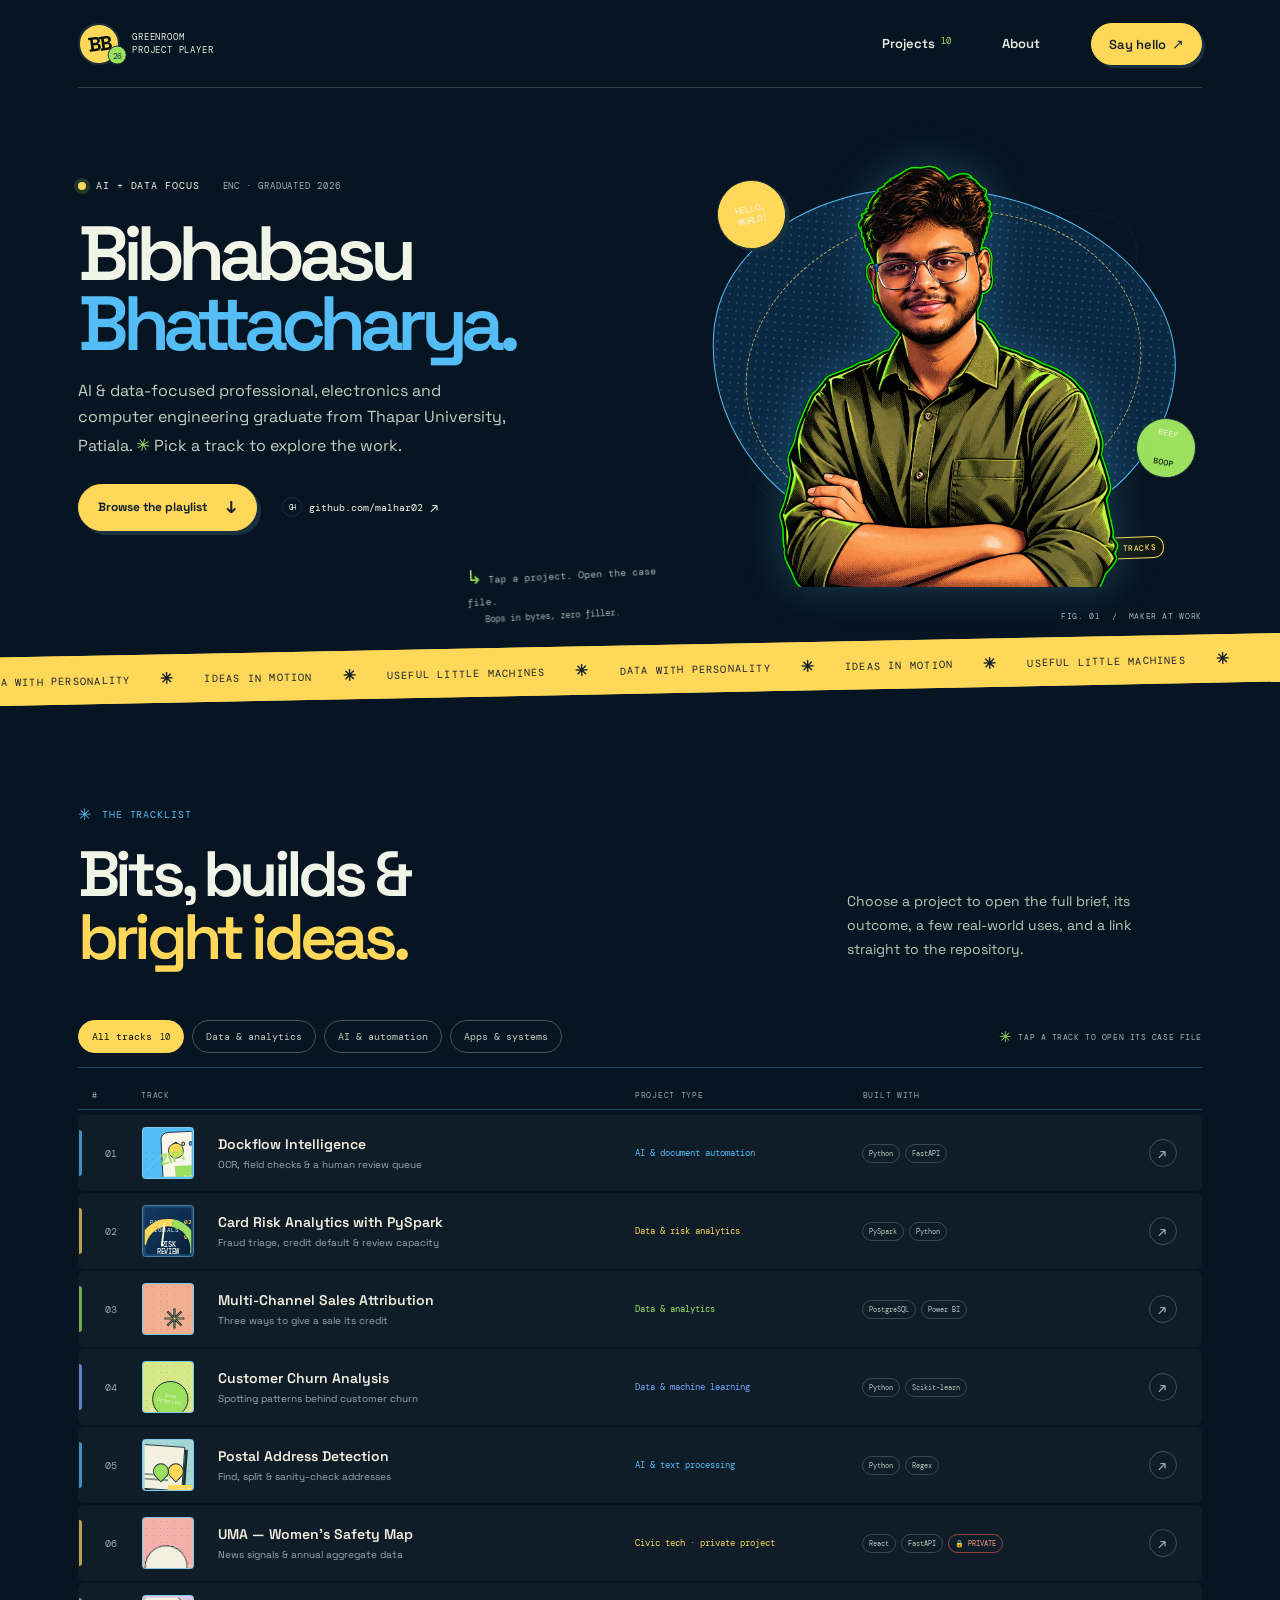
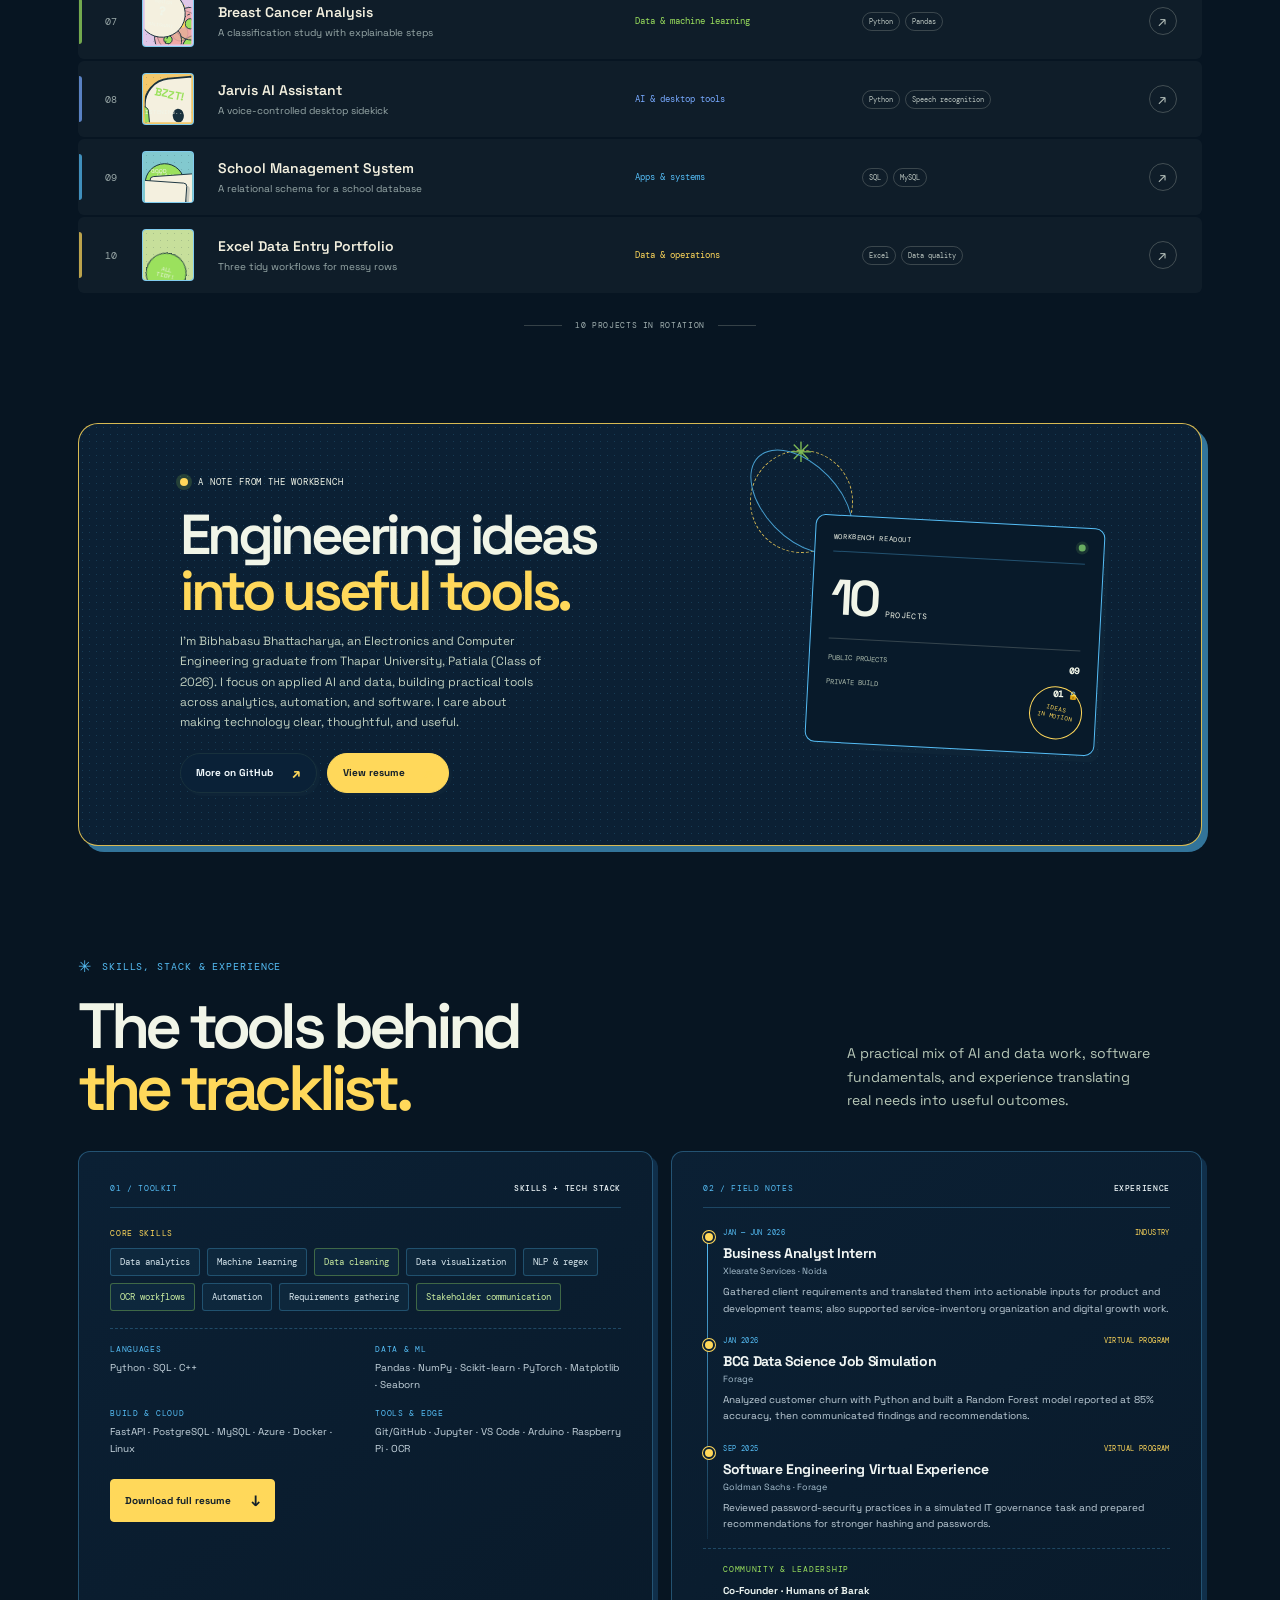
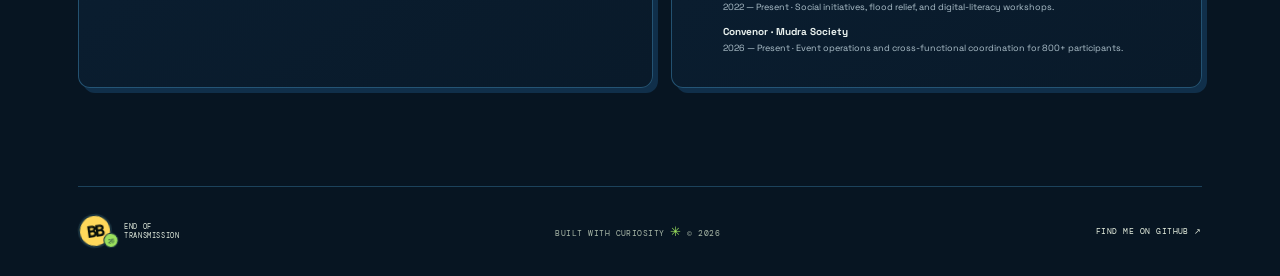
==== commit ce81543c: "Change hero degree label to ENC" ====
--- a/index.html
+++ b/index.html
@@ -29,7 +29,7 @@
       <main id="top">
         <section class="hero" aria-labelledby="hero-title">
           <div class="hero-copy">
-          <div class="eyebrow"><span class="live-dot"></span> AI + DATA FOCUS <span class="eyebrow-year">ECE · GRADUATED 2026</span></div>
+          <div class="eyebrow"><span class="live-dot"></span> AI + DATA FOCUS <span class="eyebrow-year">ENC · GRADUATED 2026</span></div>
             <h1 id="hero-title">Bibhabasu<br /><em>Bhattacharya.</em></h1>
             <p class="hero-intro">AI &amp; data-focused professional, electronics and computer engineering graduate from Thapar University, Patiala. <span class="wave" aria-hidden="true">✳</span> Pick a track to explore the work.</p>
             <div class="hero-actions">
